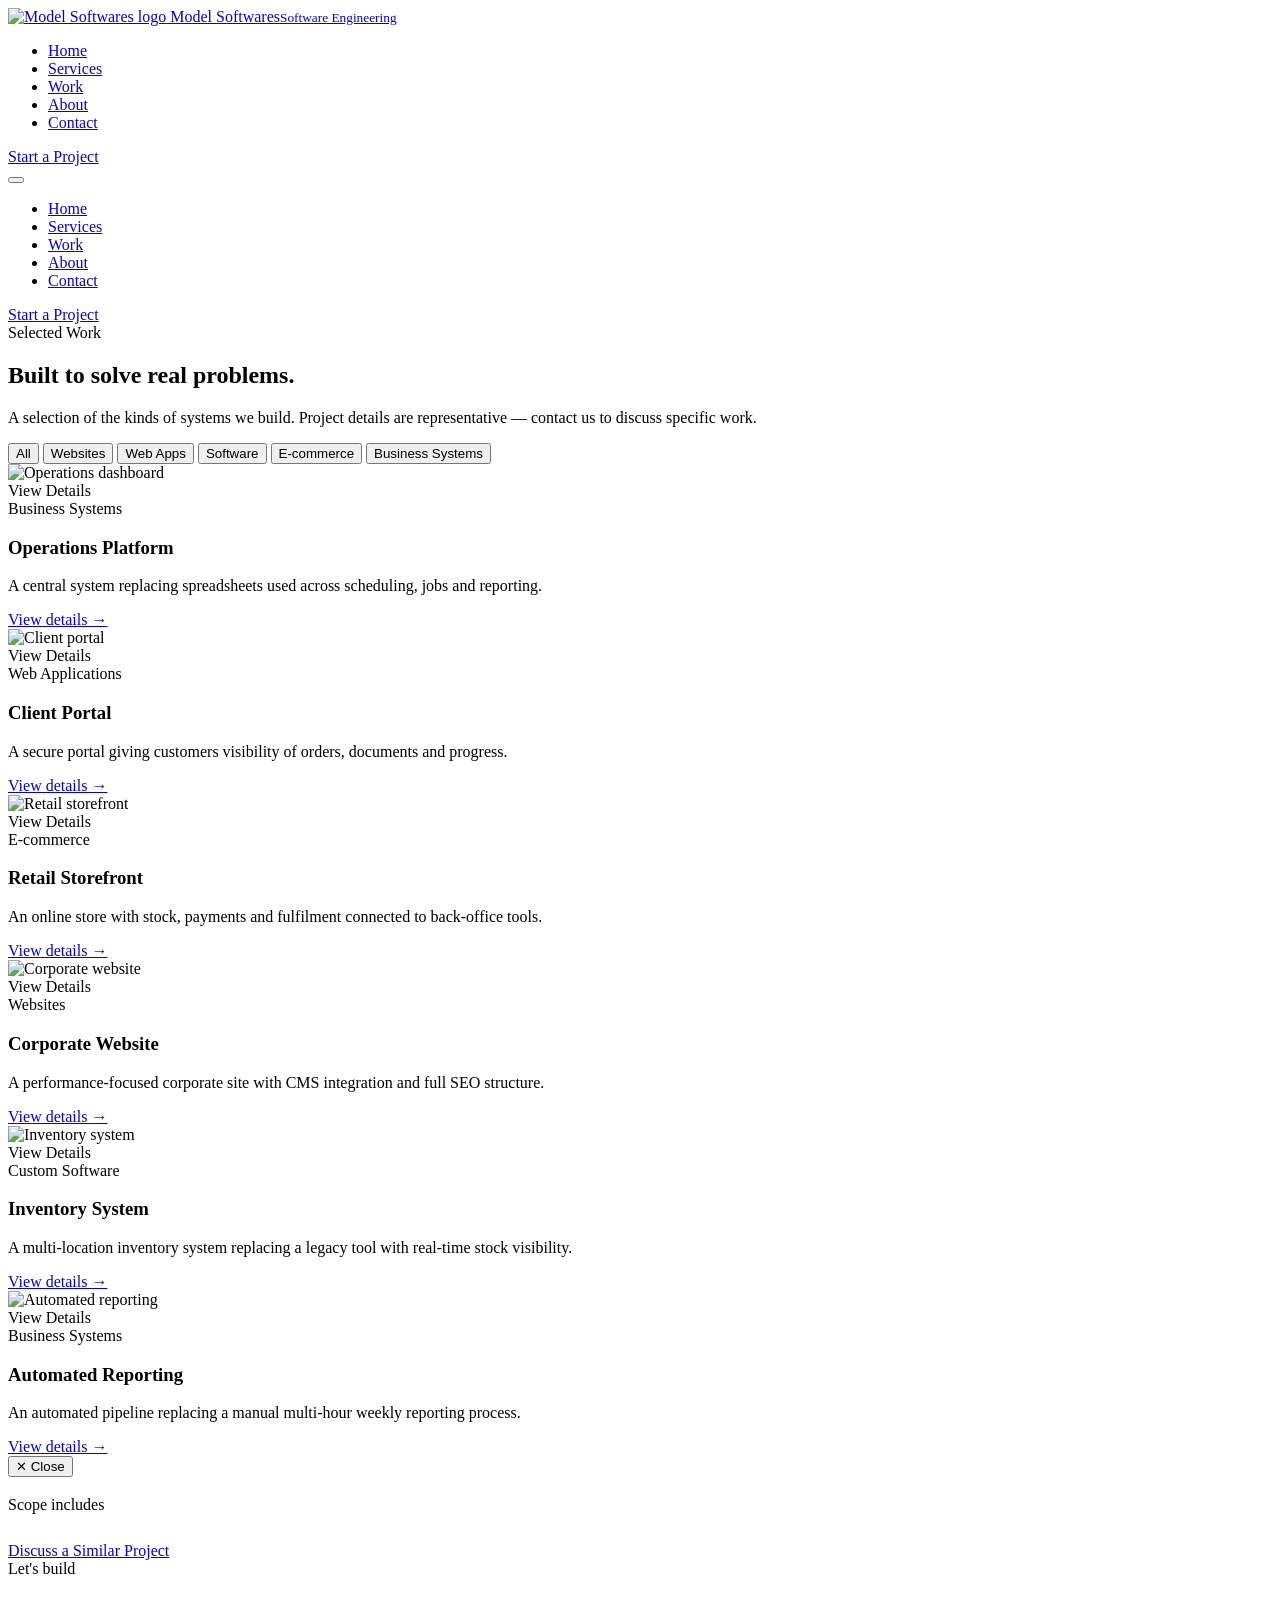
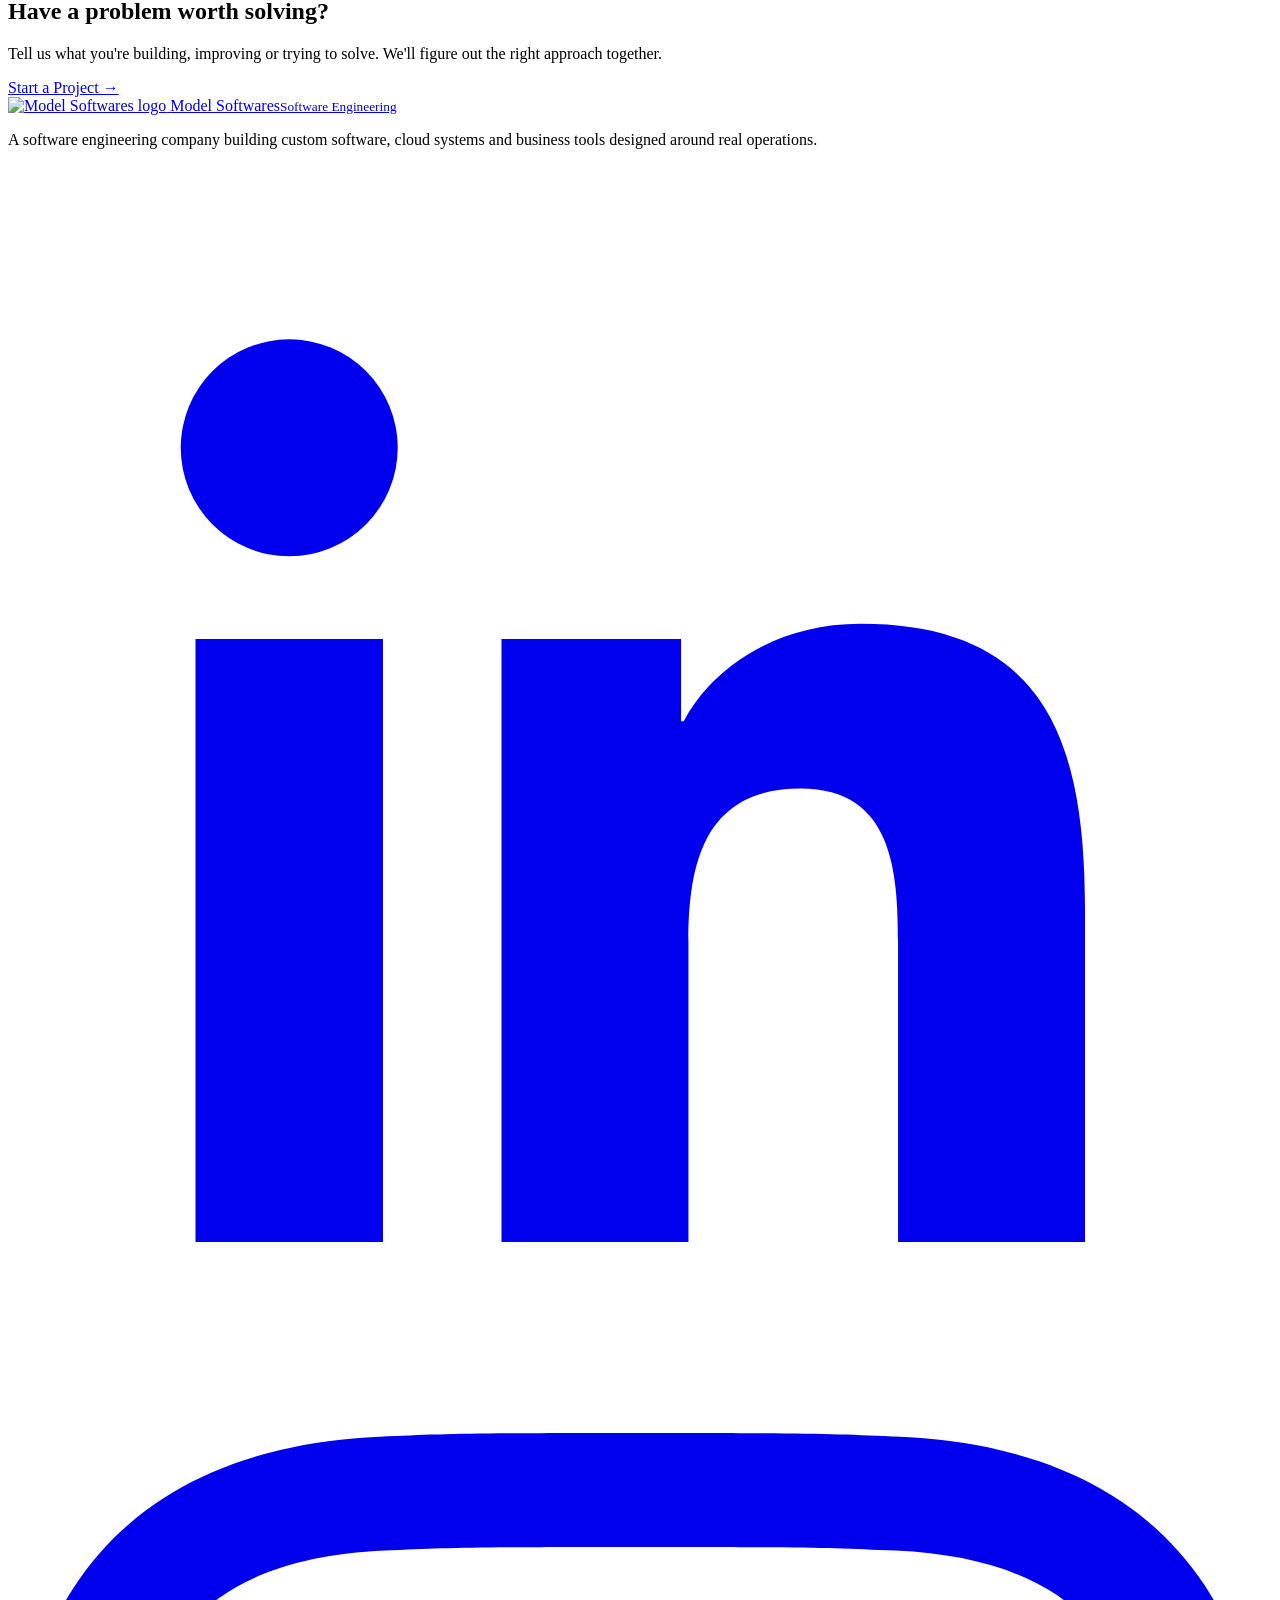
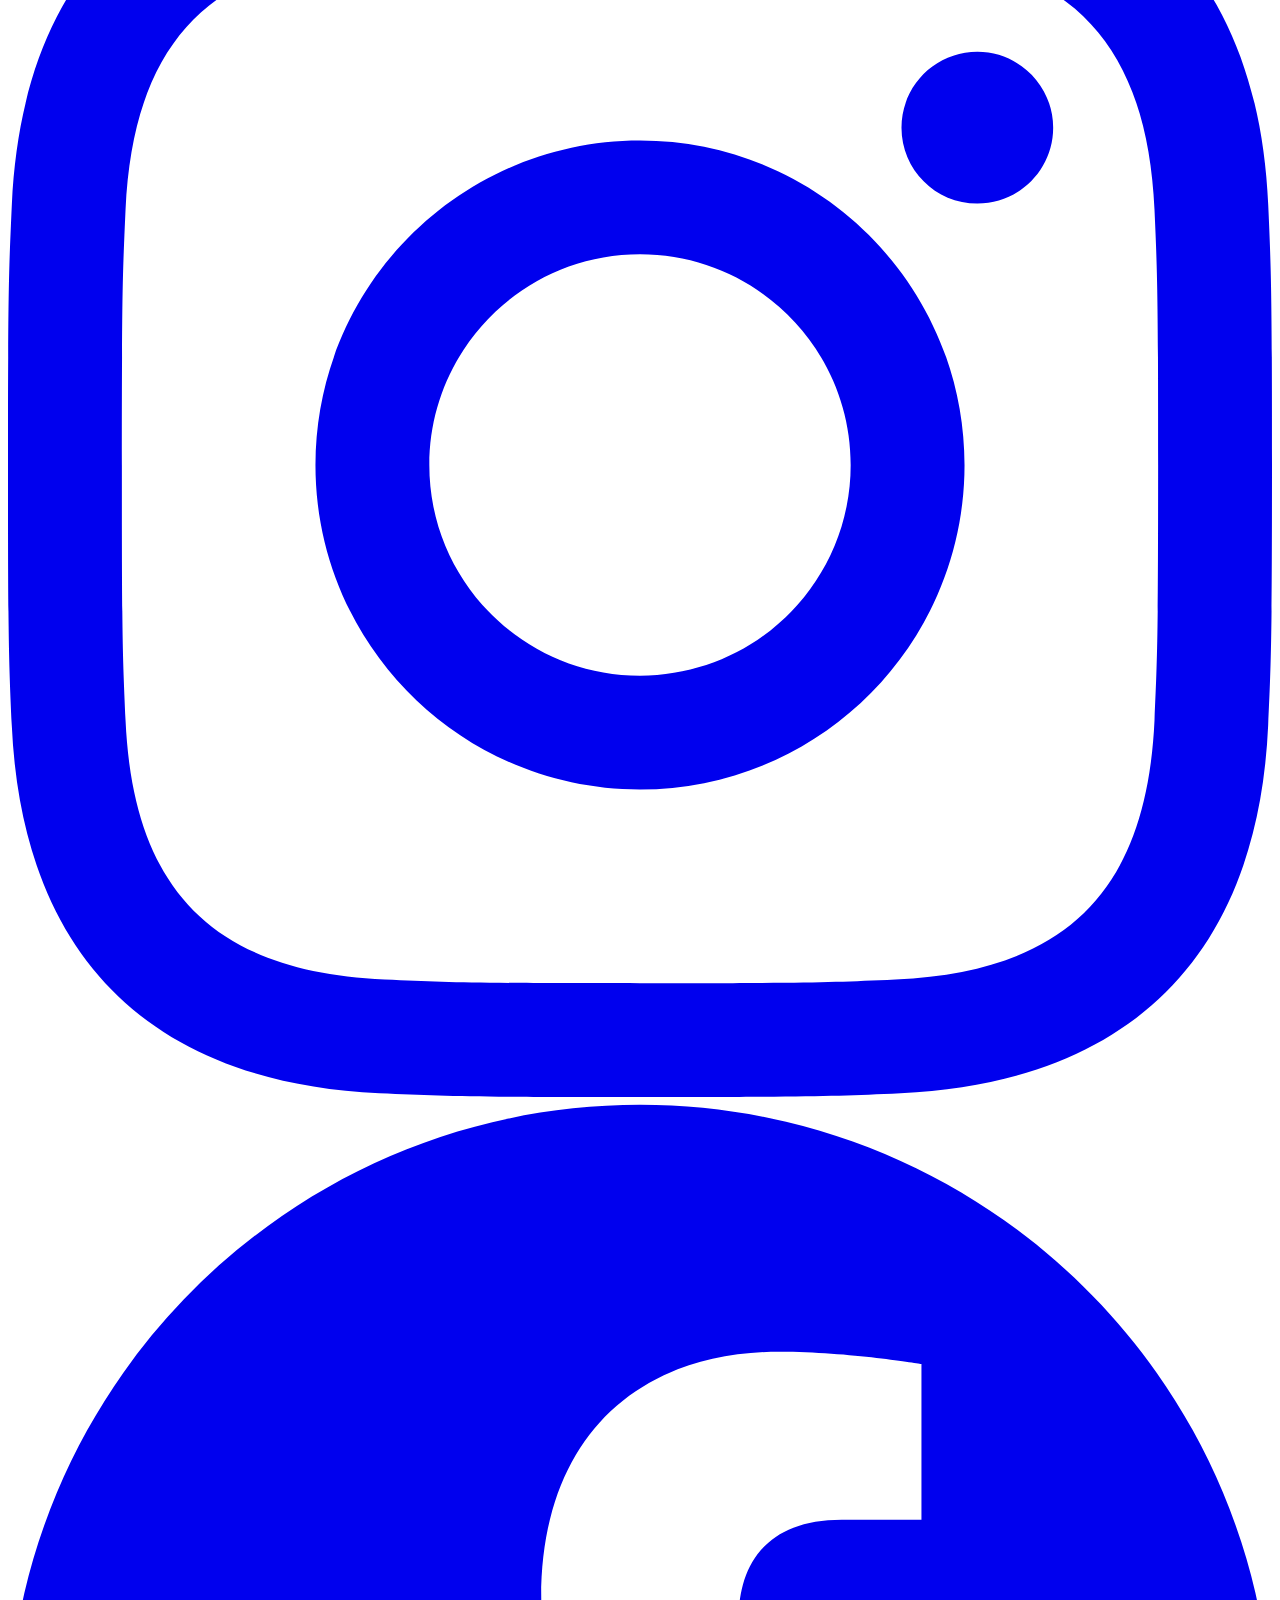
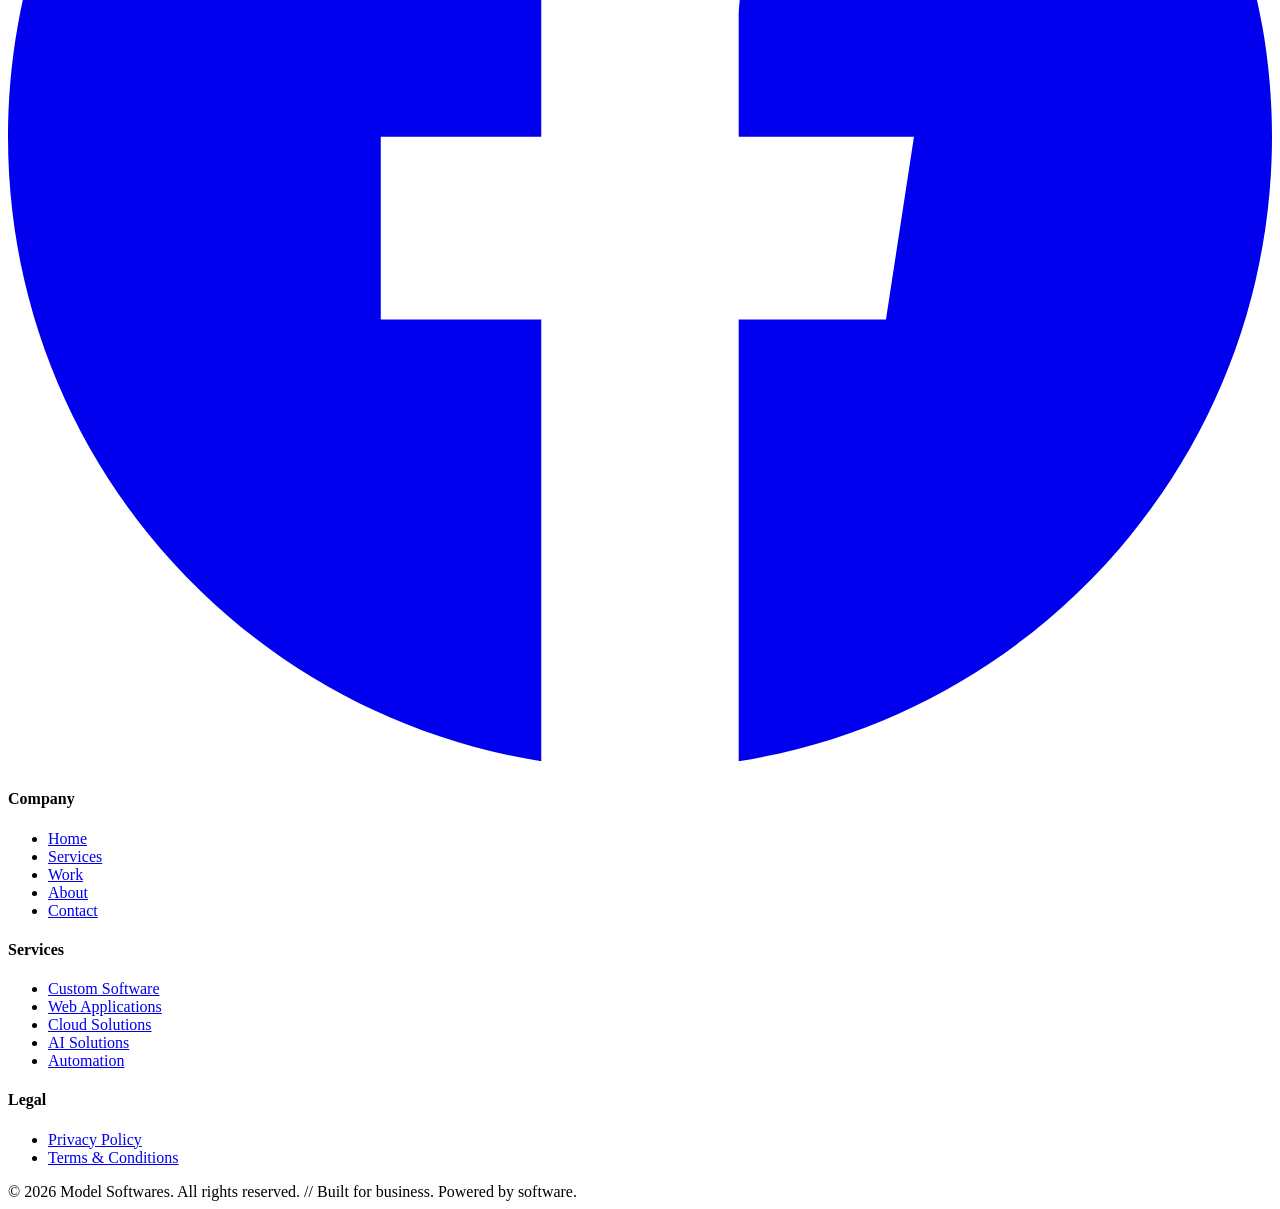
==== work.html @ 216dca8c "Merge pull request #1 from Wandile-lab/main Contact form API, site analytics, and team profiles" ====
<!DOCTYPE html>
<html lang="en">

<head>
  <meta charset="utf-8">
  <meta name="viewport" content="width=device-width, initial-scale=1">
  <title>Work — Model Softwares</title>
  <meta name="description"
    content="Selected work from Model Softwares — custom software, web applications, e-commerce and business systems.">
  <meta name="theme-color" content="#070f1f">
  <meta property="og:type" content="website">
  <meta property="og:title" content="Work — Model Softwares">
  <meta property="og:description"
    content="A selection of systems built by Model Softwares to solve real business problems.">
  <meta property="og:image" content="images/newlogo.png">
  <link rel="icon" href="favicon.svg" type="image/svg+xml">
  <link rel="icon" href="images/newlogo-display.png" type="image/png">
  <link rel="stylesheet" href="css/style.css">
</head>

<body>

  <div class="scroll-progress" aria-hidden="true"></div>

  <header class="site-header">
    <div class="wrap">
      <nav class="nav" aria-label="Main navigation">
        <a class="brand" href="index.html">
          <picture>
            <source srcset="images/newlogo-display.webp" type="image/webp">
            <img src="images/newlogo-display.png" alt="Model Softwares logo" width="80" height="58">
          </picture>

          <span>Model Softwares<small>Software Engineering</small></span>
        </a>
        <ul class="nav-links">
          <li><a href="index.html">Home</a></li>
          <li><a href="services.html">Services</a></li>
          <li><a href="work.html" class="is-active">Work</a></li>
          <li><a href="about.html">About</a></li>
          <li><a href="contact.html">Contact</a></li>
        </ul>
        <div class="nav-actions">
          <a class="btn btn--primary btn--sm" href="contact.html">Start a Project</a>
        </div>
        <button class="nav-toggle" type="button" aria-label="Toggle menu" aria-controls="mobile-menu"
          aria-expanded="false">
          <span></span><span></span><span></span>
        </button>
      </nav>
    </div>
    <div class="mobile-menu" id="mobile-menu">
      <ul>
        <li><a href="index.html">Home</a></li>
        <li><a href="services.html">Services</a></li>
        <li><a href="work.html" class="is-active">Work</a></li>
        <li><a href="about.html">About</a></li>
        <li><a href="contact.html">Contact</a></li>
      </ul>
      <div class="wrap"><a class="btn btn--primary" href="contact.html">Start a Project</a></div>
    </div>
  </header>

  <main>

    <!-- PAGE HERO -->
    <section class="page-hero">
      <div class="grid-lines" aria-hidden="true"></div>
      <div class="wrap">
        <div class="page-hero__inner">
          <span class="eyebrow">Selected Work</span>
          <h1>Built to solve real problems.</h1>
          <p>A selection of the kinds of systems we build. Project details are representative — contact us to discuss
            specific work.</p>
        </div>
      </div>
    </section>

    <!-- WORK GRID -->
    <section class="section">
      <div class="wrap">

        <!-- Filter bar -->
        <div class="filters" role="group" aria-label="Filter projects by category">
          <button class="filter is-active" data-filter="all">All</button>
          <button class="filter" data-filter="websites">Websites</button>
          <button class="filter" data-filter="web-apps">Web Apps</button>
          <button class="filter" data-filter="software">Software</button>
          <button class="filter" data-filter="ecommerce">E-commerce</button>
          <button class="filter" data-filter="business">Business Systems</button>
        </div>

        <!-- Project grid -->
        <div class="grid grid--3">

          <article class="card project reveal" data-category="business" data-title="Operations Platform"
            data-cat-label="Business Systems"
            data-detail="A central operations system replacing a set of disconnected spreadsheets used across scheduling, job management and internal reporting. The platform gave management real-time visibility and eliminated manual re-entry across departments."
            data-scope="Scheduling module | Job management | Internal reporting | Staff dashboards | Data export | Role-based access control">
            <div class="project__thumb">
              <img src="images/project-1.svg" alt="Operations dashboard" loading="lazy">
              <div class="project__overlay"><span>View Details</span></div>
            </div>
            <div class="project__body">
              <span class="project__cat">Business Systems</span>
              <h3>Operations Platform</h3>
              <p>A central system replacing spreadsheets used across scheduling, jobs and reporting.</p>
              <a class="link-more" href="#project-detail" data-open-project>View details →</a>
            </div>
          </article>

          <article class="card project reveal" data-category="web-apps" data-title="Client Portal"
            data-cat-label="Web Applications"
            data-detail="A secure portal giving customers real-time visibility of their orders, documents and project progress. Reduced inbound status enquiries significantly and improved client confidence throughout the delivery process."
            data-scope="Secure authentication | Order tracking | Document storage | Progress timeline | Email notifications | Mobile-responsive">
            <div class="project__thumb">
              <img src="images/project-2.svg" alt="Client portal" loading="lazy">
              <div class="project__overlay"><span>View Details</span></div>
            </div>
            <div class="project__body">
              <span class="project__cat">Web Applications</span>
              <h3>Client Portal</h3>
              <p>A secure portal giving customers visibility of orders, documents and progress.</p>
              <a class="link-more" href="#project-detail" data-open-project>View details →</a>
            </div>
          </article>

          <article class="card project reveal" data-category="ecommerce" data-title="Retail Storefront"
            data-cat-label="E-commerce"
            data-detail="A fully custom e-commerce storefront with real-time stock management, integrated payment processing and direct fulfilment connection to back-office inventory systems. Replaced a legacy platform with one that matched the business's complex pricing rules."
            data-scope="Product catalogue | Real-time stock | Payment gateway | Fulfilment integration | Order management | Pricing rules engine">
            <div class="project__thumb">
              <img src="images/project-3.svg" alt="Retail storefront" loading="lazy">
              <div class="project__overlay"><span>View Details</span></div>
            </div>
            <div class="project__body">
              <span class="project__cat">E-commerce</span>
              <h3>Retail Storefront</h3>
              <p>An online store with stock, payments and fulfilment connected to back-office tools.</p>
              <a class="link-more" href="#project-detail" data-open-project>View details →</a>
            </div>
          </article>

          <article class="card project reveal" data-category="websites" data-title="Corporate Website"
            data-cat-label="Websites"
            data-detail="A performance-focused corporate website built for a professional services firm. Engineered for Core Web Vitals, accessibility compliance and a structured content management workflow for the internal marketing team."
            data-scope="Responsive design | CMS integration | SEO structure | Performance optimisation | Accessibility (WCAG 2.1) | Analytics setup">
            <div class="project__thumb">
              <img src="images/project-4.svg" alt="Corporate website" loading="lazy">
              <div class="project__overlay"><span>View Details</span></div>
            </div>
            <div class="project__body">
              <span class="project__cat">Websites</span>
              <h3>Corporate Website</h3>
              <p>A performance-focused corporate site with CMS integration and full SEO structure.</p>
              <a class="link-more" href="#project-detail" data-open-project>View details →</a>
            </div>
          </article>

          <article class="card project reveal" data-category="software" data-title="Inventory Management System"
            data-cat-label="Custom Software"
            data-detail="A custom inventory management system replacing a legacy desktop tool used across multiple warehouse locations. Real-time stock levels, multi-location support and automated low-stock alerts reduced stock-outs and manual counting overhead."
            data-scope="Multi-location stock tracking | Barcode scanning | Purchase order management | Low-stock alerts | Supplier management | Reporting">
            <div class="project__thumb">
              <img src="images/project-5.svg" alt="Inventory system" loading="lazy">
              <div class="project__overlay"><span>View Details</span></div>
            </div>
            <div class="project__body">
              <span class="project__cat">Custom Software</span>
              <h3>Inventory System</h3>
              <p>A multi-location inventory system replacing a legacy tool with real-time stock visibility.</p>
              <a class="link-more" href="#project-detail" data-open-project>View details →</a>
            </div>
          </article>

          <article class="card project reveal" data-category="business" data-title="Automated Reporting Suite"
            data-cat-label="Business Systems"
            data-detail="An automated reporting pipeline replacing a manual weekly process that took a senior analyst several hours. Reports are now generated, formatted and distributed automatically on schedule — with data pulled from multiple source systems."
            data-scope="Data aggregation | Automated scheduling | PDF report generation | Email distribution | Multi-source integration | Dashboard view">
            <div class="project__thumb">
              <img src="images/project-6.svg" alt="Automated reporting" loading="lazy">
              <div class="project__overlay"><span>View Details</span></div>
            </div>
            <div class="project__body">
              <span class="project__cat">Business Systems</span>
              <h3>Automated Reporting</h3>
              <p>An automated pipeline replacing a manual multi-hour weekly reporting process.</p>
              <a class="link-more" href="#project-detail" data-open-project>View details →</a>
            </div>
          </article>

        </div>

        <!-- Project detail panel -->
        <div id="project-detail" class="project-detail" role="region" aria-label="Project details" aria-live="polite">
          <button class="project-detail__close" aria-label="Close project detail">✕ Close</button>
          <span class="project-detail__cat" data-detail-category></span>
          <h3 data-detail-title></h3>
          <p data-detail-text></p>
          <span class="project-detail__scope-label">Scope includes</span>
          <ul class="project-detail__scope" data-detail-scope></ul>
          <div style="margin-top: 28px;">
            <a class="btn btn--primary btn--sm" href="contact.html">Discuss a Similar Project</a>
          </div>
        </div>

      </div>
    </section>

    <!-- CTA -->
    <section class="cta">
      <div class="grid-lines" aria-hidden="true"></div>
      <div class="wrap">
        <div class="cta__inner reveal">
          <span class="eyebrow" style="justify-content: center;">Let's build</span>
          <h2>Have a problem worth solving?</h2>
          <p>Tell us what you're building, improving or trying to solve. We'll figure out the right approach together.
          </p>
          <a class="btn btn--primary" href="contact.html">Start a Project →</a>
        </div>
      </div>
    </section>

  </main>

  <footer class="site-footer">
    <div class="wrap">
      <div class="footer-grid">
        <div class="footer-about">
          <a class="brand" href="index.html">
            <picture>
              <source srcset="images/newlogo-display.webp" type="image/webp">
              <img src="images/newlogo-display.png" alt="Model Softwares logo" width="80" height="58">
            </picture>

            <span>Model Softwares<small>Software Engineering</small></span>
          </a>
          <p>A software engineering company building custom software, cloud systems and business tools designed around
            real operations.</p>
          <div class="footer-social">
            <a href="https://www.linkedin.com/company/model-softwares/" target="_blank" rel="noopener noreferrer"
              aria-label="LinkedIn">
              <svg viewBox="0 0 24 24" fill="currentColor">
                <path
                  d="M20.45 20.45h-3.55v-5.57c0-1.33-.03-3.04-1.85-3.04-1.85 0-2.13 1.45-2.13 2.94v5.67H9.37V9h3.41v1.56h.05c.47-.9 1.63-1.85 3.36-1.85 3.59 0 4.26 2.37 4.26 5.44v6.3zM5.34 7.43a2.06 2.06 0 110-4.12 2.06 2.06 0 010 4.12zM3.56 20.45h3.56V9H3.56v11.45z" />
              </svg>
            </a>
            <a href="https://www.instagram.com/modelsoftwares/" target="_blank" rel="noopener noreferrer"
              aria-label="Instagram">
              <svg viewBox="0 0 24 24" fill="currentColor">
                <path
                  d="M12 2.163c3.204 0 3.584.012 4.85.07 3.252.148 4.771 1.691 4.919 4.919.058 1.265.069 1.645.069 4.849 0 3.205-.012 3.584-.069 4.849-.149 3.225-1.664 4.771-4.919 4.919-1.266.058-1.644.07-4.85.07-3.204 0-3.584-.012-4.849-.07-3.26-.149-4.771-1.699-4.919-4.92-.058-1.265-.07-1.644-.07-4.849 0-3.204.013-3.583.07-4.849.149-3.227 1.664-4.771 4.919-4.919 1.266-.057 1.645-.069 4.849-.069zm0-2.163c-3.259 0-3.667.014-4.947.072-4.358.2-6.78 2.618-6.98 6.98-.059 1.281-.073 1.689-.073 4.948 0 3.259.014 3.668.072 4.948.2 4.358 2.618 6.78 6.98 6.98 1.281.058 1.689.072 4.948.072 3.259 0 3.668-.014 4.948-.072 4.354-.2 6.782-2.618 6.979-6.98.059-1.28.073-1.689.073-4.948 0-3.259-.014-3.667-.072-4.947-.196-4.354-2.617-6.78-6.979-6.98-1.281-.059-1.69-.073-4.949-.073zm0 5.838c-3.403 0-6.162 2.759-6.162 6.162s2.759 6.163 6.162 6.163 6.162-2.759 6.162-6.163c0-3.403-2.759-6.162-6.162-6.162zm0 10.162c-2.209 0-4-1.79-4-4 0-2.209 1.791-4 4-4s4 1.791 4 4c0 2.21-1.791 4-4 4zm6.406-11.845c-.796 0-1.441.645-1.441 1.44s.645 1.44 1.441 1.44c.795 0 1.439-.645 1.439-1.44s-.644-1.44-1.439-1.44z" />
              </svg>
            </a>
            <a href="https://www.facebook.com/profile.php?id=61594095338224#" target="_blank" rel="noopener noreferrer"
              aria-label="Facebook">
              <svg viewBox="0 0 24 24" fill="currentColor">
                <path
                  d="M24 12.073c0-6.627-5.373-12-12-12s-12 5.373-12 12c0 5.99 4.388 10.954 10.125 11.854v-8.385H7.078v-3.47h3.047V9.43c0-3.007 1.792-4.669 4.533-4.669 1.312 0 2.686.235 2.686.235v2.953H15.83c-1.491 0-1.956.925-1.956 1.874v2.25h3.328l-.532 3.47h-2.796v8.385C19.612 23.027 24 18.062 24 12.073z" />
              </svg>
            </a>
          </div>
        </div>
        <div>
          <h4>Company</h4>
          <ul>
            <li><a href="index.html">Home</a></li>
            <li><a href="services.html">Services</a></li>
            <li><a href="work.html">Work</a></li>
            <li><a href="about.html">About</a></li>
            <li><a href="contact.html">Contact</a></li>
          </ul>
        </div>
        <div>
          <h4>Services</h4>
          <ul>
            <li><a href="services.html#custom-software">Custom Software</a></li>
            <li><a href="services.html#web-apps">Web Applications</a></li>
            <li><a href="services.html#cloud">Cloud Solutions</a></li>
            <li><a href="services.html#ai">AI Solutions</a></li>
            <li><a href="services.html#automation">Automation</a></li>
          </ul>
        </div>
        <div>
          <h4>Legal</h4>
          <ul>
            <li><a href="#">Privacy Policy</a></li>
            <li><a href="#">Terms &amp; Conditions</a></li>
          </ul>
        </div>
      </div>
      <div class="footer-bottom">
        <span>&copy; <span id="year">2026</span> Model Softwares. All rights reserved.</span>
        <span class="mono">// Built for business. Powered by software.</span>
      </div>
    </div>
  </footer>

  <script src="js/script.js"></script>

  <!-- Cloudflare Web Analytics -->
  <script type='module' src='https://static.cloudflareinsights.com/beacon.min.js'
    data-cf-beacon='{"token": "9b3af0b198184dc3a34458d3245c5061"}'></script><!-- End Cloudflare Web Analytics -->

</body>

</html>
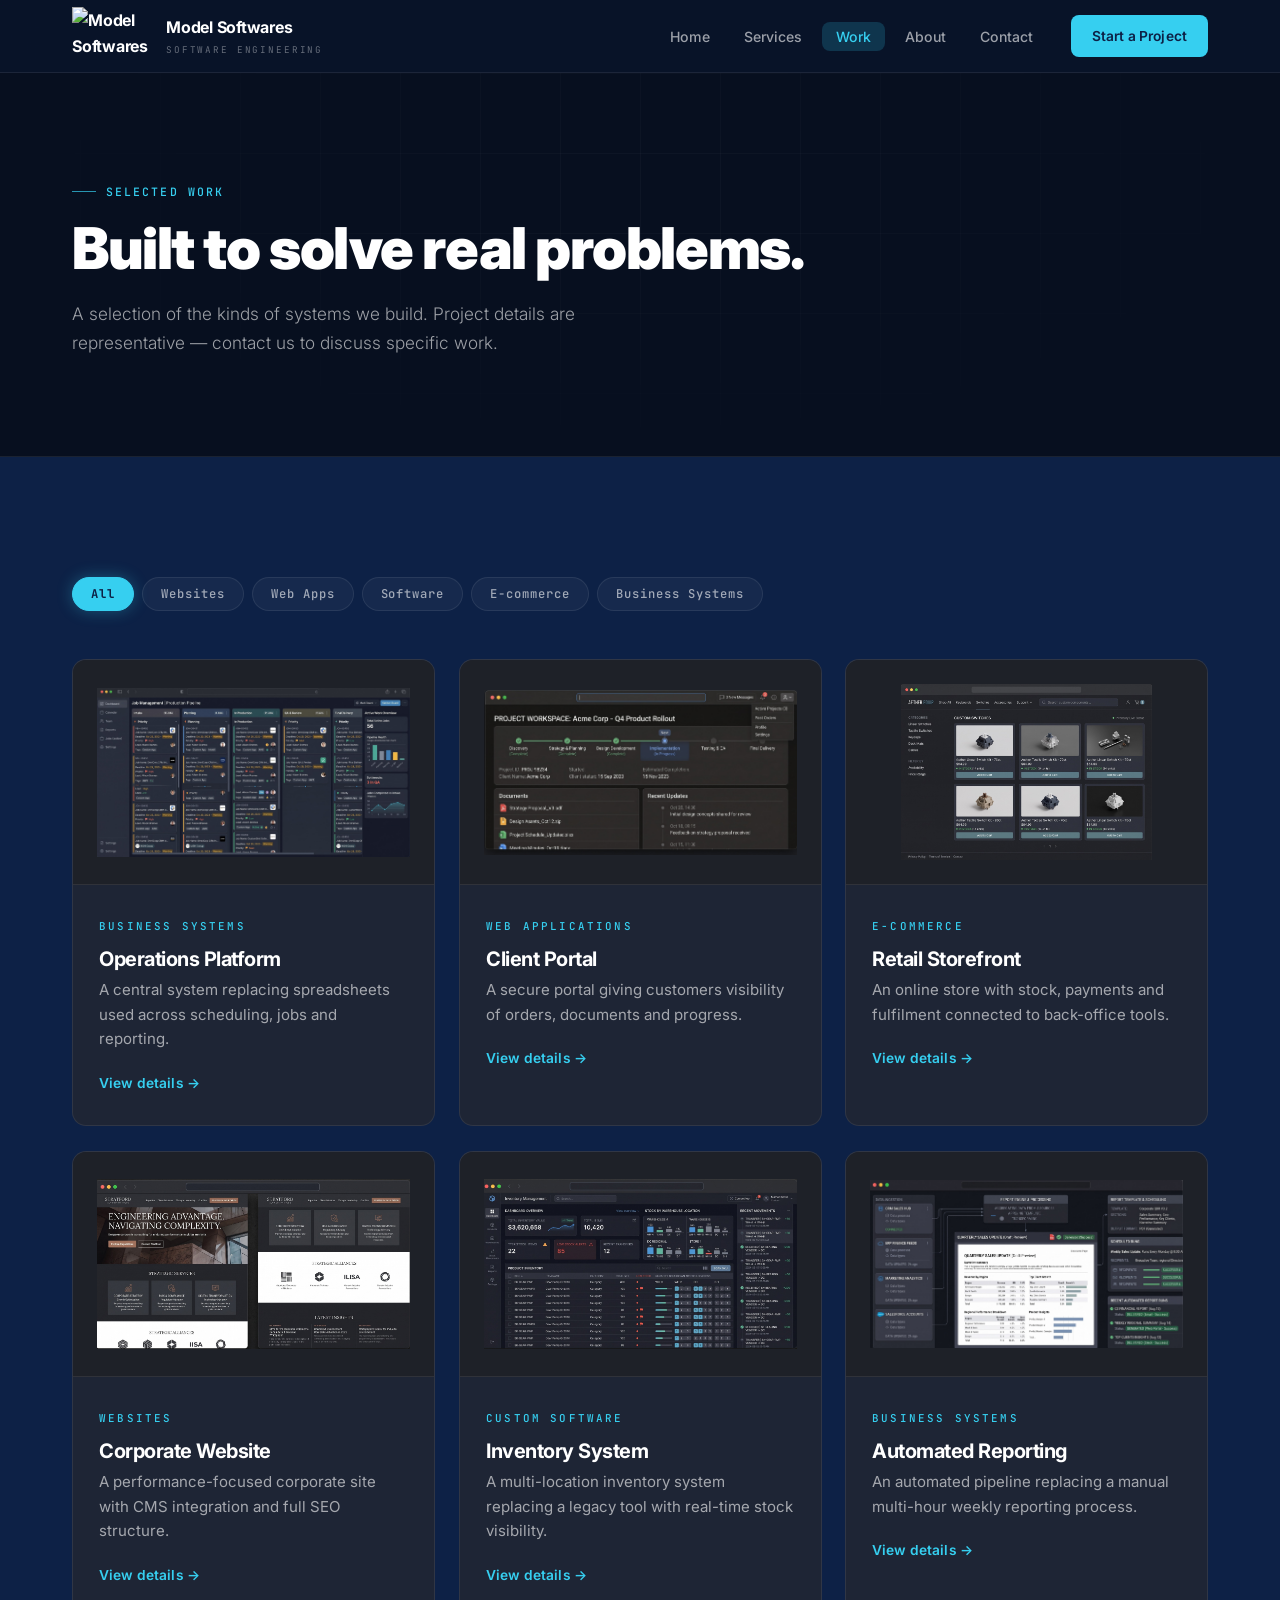
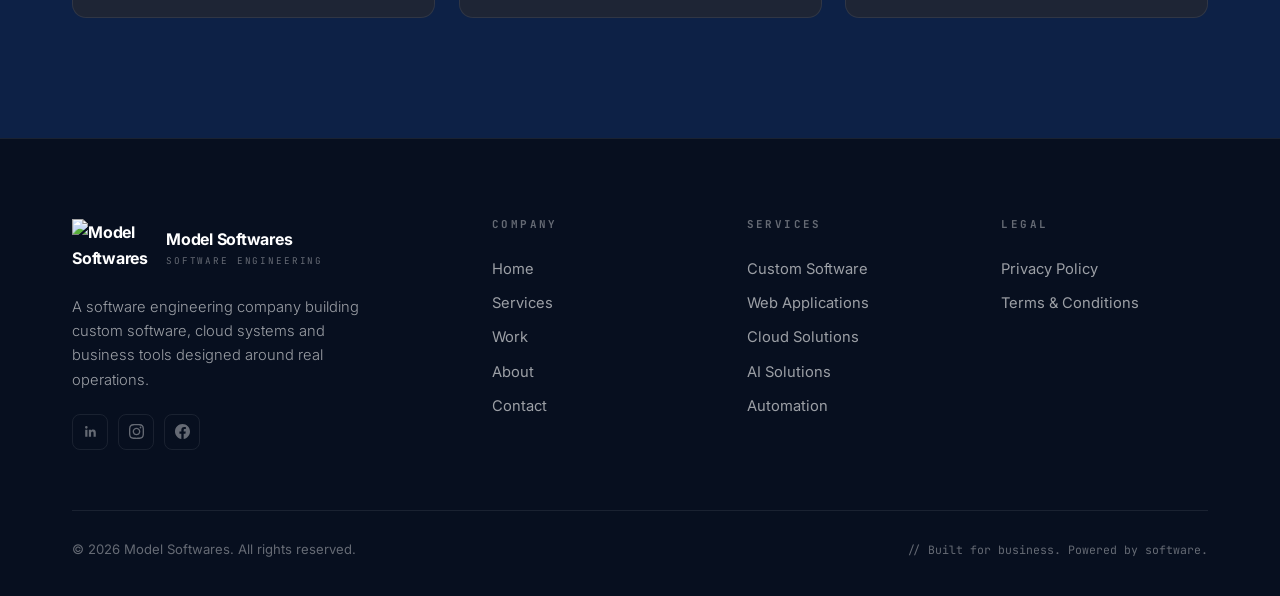
==== commit d1b975b1: "Merge pull request #2 from Wandile-lab/main Update Project Cards" ====
--- a/work.html
+++ b/work.html
@@ -75,7 +75,6 @@
         </div>
       </div>
     </section>
-
     <!-- WORK GRID -->
     <section class="section">
       <div class="wrap">
@@ -93,14 +92,19 @@
         <!-- Project grid -->
         <div class="grid grid--3">
 
+          <!-- Added data-image attribute to each article -->
           <article class="card project reveal" data-category="business" data-title="Operations Platform"
             data-cat-label="Business Systems"
             data-detail="A central operations system replacing a set of disconnected spreadsheets used across scheduling, job management and internal reporting. The platform gave management real-time visibility and eliminated manual re-entry across departments."
-            data-scope="Scheduling module | Job management | Internal reporting | Staff dashboards | Data export | Role-based access control">
-            <div class="project__thumb">
-              <img src="images/project-1.svg" alt="Operations dashboard" loading="lazy">
-              <div class="project__overlay"><span>View Details</span></div>
-            </div>
+            data-scope="Scheduling module | Job management | Internal reporting | Staff dashboards | Data export | Role-based access control"
+            data-image="images/operations-platform.jpg">
+            <!-- Changed to an <a> tag so the overlay is clickable -->
+            <a href="#project-detail" data-open-project class="project__thumb"
+              style="background-color: #1e2128; display: block;">
+              <img src="images/operations-platform.jpg" alt="Operations dashboard" loading="lazy"
+                style="object-fit: contain; padding: 1.5rem; width: 100%; height: 100%; box-sizing: border-box;">
+              <div class="project__overlay"><span>View Details</span></div>
+            </a>
             <div class="project__body">
               <span class="project__cat">Business Systems</span>
               <h3>Operations Platform</h3>
@@ -112,11 +116,14 @@
           <article class="card project reveal" data-category="web-apps" data-title="Client Portal"
             data-cat-label="Web Applications"
             data-detail="A secure portal giving customers real-time visibility of their orders, documents and project progress. Reduced inbound status enquiries significantly and improved client confidence throughout the delivery process."
-            data-scope="Secure authentication | Order tracking | Document storage | Progress timeline | Email notifications | Mobile-responsive">
-            <div class="project__thumb">
-              <img src="images/project-2.svg" alt="Client portal" loading="lazy">
-              <div class="project__overlay"><span>View Details</span></div>
-            </div>
+            data-scope="Secure authentication | Order tracking | Document storage | Progress timeline | Email notifications | Mobile-responsive"
+            data-image="images/client-platform.jpg">
+            <a href="#project-detail" data-open-project class="project__thumb"
+              style="background-color: #1e2128; display: block;">
+              <img src="images/client-platform.jpg" alt="Client portal" loading="lazy"
+                style="object-fit: contain; padding: 1.5rem; width: 100%; height: 100%; box-sizing: border-box;">
+              <div class="project__overlay"><span>View Details</span></div>
+            </a>
             <div class="project__body">
               <span class="project__cat">Web Applications</span>
               <h3>Client Portal</h3>
@@ -128,11 +135,14 @@
           <article class="card project reveal" data-category="ecommerce" data-title="Retail Storefront"
             data-cat-label="E-commerce"
             data-detail="A fully custom e-commerce storefront with real-time stock management, integrated payment processing and direct fulfilment connection to back-office inventory systems. Replaced a legacy platform with one that matched the business's complex pricing rules."
-            data-scope="Product catalogue | Real-time stock | Payment gateway | Fulfilment integration | Order management | Pricing rules engine">
-            <div class="project__thumb">
-              <img src="images/project-3.svg" alt="Retail storefront" loading="lazy">
-              <div class="project__overlay"><span>View Details</span></div>
-            </div>
+            data-scope="Product catalogue | Real-time stock | Payment gateway | Fulfilment integration | Order management | Pricing rules engine"
+            data-image="images/retail-store.jpg">
+            <a href="#project-detail" data-open-project class="project__thumb"
+              style="background-color: #1e2128; display: block;">
+              <img src="images/retail-store.jpg" alt="Retail storefront" loading="lazy"
+                style="object-fit: contain; padding: 1.5rem; width: 100%; height: 100%; box-sizing: border-box;">
+              <div class="project__overlay"><span>View Details</span></div>
+            </a>
             <div class="project__body">
               <span class="project__cat">E-commerce</span>
               <h3>Retail Storefront</h3>
@@ -144,11 +154,14 @@
           <article class="card project reveal" data-category="websites" data-title="Corporate Website"
             data-cat-label="Websites"
             data-detail="A performance-focused corporate website built for a professional services firm. Engineered for Core Web Vitals, accessibility compliance and a structured content management workflow for the internal marketing team."
-            data-scope="Responsive design | CMS integration | SEO structure | Performance optimisation | Accessibility (WCAG 2.1) | Analytics setup">
-            <div class="project__thumb">
-              <img src="images/project-4.svg" alt="Corporate website" loading="lazy">
-              <div class="project__overlay"><span>View Details</span></div>
-            </div>
+            data-scope="Responsive design | CMS integration | SEO structure | Performance optimisation | Accessibility (WCAG 2.1) | Analytics setup"
+            data-image="images/corporate-site.jpg">
+            <a href="#project-detail" data-open-project class="project__thumb"
+              style="background-color: #1e2128; display: block;">
+              <img src="images/corporate-site.jpg" alt="Corporate website" loading="lazy"
+                style="object-fit: contain; padding: 1.5rem; width: 100%; height: 100%; box-sizing: border-box;">
+              <div class="project__overlay"><span>View Details</span></div>
+            </a>
             <div class="project__body">
               <span class="project__cat">Websites</span>
               <h3>Corporate Website</h3>
@@ -160,11 +173,14 @@
           <article class="card project reveal" data-category="software" data-title="Inventory Management System"
             data-cat-label="Custom Software"
             data-detail="A custom inventory management system replacing a legacy desktop tool used across multiple warehouse locations. Real-time stock levels, multi-location support and automated low-stock alerts reduced stock-outs and manual counting overhead."
-            data-scope="Multi-location stock tracking | Barcode scanning | Purchase order management | Low-stock alerts | Supplier management | Reporting">
-            <div class="project__thumb">
-              <img src="images/project-5.svg" alt="Inventory system" loading="lazy">
-              <div class="project__overlay"><span>View Details</span></div>
-            </div>
+            data-scope="Multi-location stock tracking | Barcode scanning | Purchase order management | Low-stock alerts | Supplier management | Reporting"
+            data-image="images/inventory-management.jpg">
+            <a href="#project-detail" data-open-project class="project__thumb"
+              style="background-color: #1e2128; display: block;">
+              <img src="images/inventory-management.jpg" alt="Inventory system" loading="lazy"
+                style="object-fit: contain; padding: 1.5rem; width: 100%; height: 100%; box-sizing: border-box;">
+              <div class="project__overlay"><span>View Details</span></div>
+            </a>
             <div class="project__body">
               <span class="project__cat">Custom Software</span>
               <h3>Inventory System</h3>
@@ -176,11 +192,14 @@
           <article class="card project reveal" data-category="business" data-title="Automated Reporting Suite"
             data-cat-label="Business Systems"
             data-detail="An automated reporting pipeline replacing a manual weekly process that took a senior analyst several hours. Reports are now generated, formatted and distributed automatically on schedule — with data pulled from multiple source systems."
-            data-scope="Data aggregation | Automated scheduling | PDF report generation | Email distribution | Multi-source integration | Dashboard view">
-            <div class="project__thumb">
-              <img src="images/project-6.svg" alt="Automated reporting" loading="lazy">
-              <div class="project__overlay"><span>View Details</span></div>
-            </div>
+            data-scope="Data aggregation | Automated scheduling | PDF report generation | Email distribution | Multi-source integration | Dashboard view"
+            data-image="images/reporting-suite.jpg">
+            <a href="#project-detail" data-open-project class="project__thumb"
+              style="background-color: #1e2128; display: block;">
+              <img src="images/reporting-suite.jpg" alt="Automated reporting" loading="lazy"
+                style="object-fit: contain; padding: 1.5rem; width: 100%; height: 100%; box-sizing: border-box;">
+              <div class="project__overlay"><span>View Details</span></div>
+            </a>
             <div class="project__body">
               <span class="project__cat">Business Systems</span>
               <h3>Automated Reporting</h3>
@@ -192,8 +211,66 @@
         </div>
 
         <!-- Project detail panel -->
+        <style>
+          .detail-preview-box {
+            background-color: #11151c;
+            /* Deep charcoal grey */
+            padding: 1.25rem;
+            /* Tighter padding so it acts like a frame */
+            margin: 0 auto 2.5rem auto;
+            /* Centers the box in the panel */
+            width: fit-content;
+            /* Forces the box to shrink-wrap the image */
+            border-radius: 12px;
+            border: 1px solid rgba(255, 255, 255, 0.06);
+            box-shadow: 0 20px 40px rgba(0, 0, 0, 0.4), inset 0 10px 30px rgba(0, 0, 0, 0.4);
+          }
+
+          .detail-preview-box img {
+            display: block;
+            max-width: 100%;
+            max-height: 320px;
+            /* Slightly taller since the frame is tighter */
+            width: auto;
+            border-radius: 6px;
+
+            /* Crisp subtle edge on the image itself */
+            box-shadow: 0 0 0 1px rgba(255, 255, 255, 0.08);
+
+            /* Initial state for the animation */
+            opacity: 0;
+            transform: translateY(15px) scale(0.96);
+            filter: blur(4px);
+          }
+
+          @keyframes smoothReveal {
+            0% {
+              opacity: 0;
+              transform: translateY(15px) scale(0.96);
+              filter: blur(4px);
+            }
+
+            100% {
+              opacity: 1;
+              transform: translateY(0) scale(1);
+              filter: blur(0);
+            }
+          }
+
+          /* Triggers smoothly every time the panel opens */
+          .project-detail.is-open .detail-preview-box img {
+            animation: smoothReveal 0.6s cubic-bezier(0.16, 1, 0.3, 1) forwards;
+            animation-delay: 0.1s;
+          }
+        </style>
+
         <div id="project-detail" class="project-detail" role="region" aria-label="Project details" aria-live="polite">
           <button class="project-detail__close" aria-label="Close project detail">✕ Close</button>
+
+          <div class="detail-preview-box">
+            <img src="" alt="Project Preview" data-detail-image>
+          </div>
+
           <span class="project-detail__cat" data-detail-category></span>
           <h3 data-detail-title></h3>
           <p data-detail-text></p>
@@ -203,22 +280,6 @@
             <a class="btn btn--primary btn--sm" href="contact.html">Discuss a Similar Project</a>
           </div>
         </div>
-
-      </div>
-    </section>
-
-    <!-- CTA -->
-    <section class="cta">
-      <div class="grid-lines" aria-hidden="true"></div>
-      <div class="wrap">
-        <div class="cta__inner reveal">
-          <span class="eyebrow" style="justify-content: center;">Let's build</span>
-          <h2>Have a problem worth solving?</h2>
-          <p>Tell us what you're building, improving or trying to solve. We'll figure out the right approach together.
-          </p>
-          <a class="btn btn--primary" href="contact.html">Start a Project →</a>
-        </div>
-      </div>
     </section>
 
   </main>
@@ -296,6 +357,12 @@
     </div>
   </footer>
 
+  <!-- IMAGE LIGHTBOX MODAL -->
+  <div id="lightbox" class="lightbox" role="dialog" aria-modal="true" aria-label="Image preview">
+    <button class="lightbox__close" aria-label="Close image">✕</button>
+    <img src="" alt="Enlarged preview" class="lightbox__image">
+  </div>
+
   <script src="js/script.js"></script>
 
   <!-- Cloudflare Web Analytics -->
--- a/css/style.css
+++ b/css/style.css
@@ -0,0 +1,2023 @@
+/* ==========================================================================
+   Model Softwares — Premium Design System
+   Palette: Tech Navy / Electric Cyan / Carbon Grey / Pure White
+   Fonts: Inter (body) + JetBrains Mono (accents)
+   ========================================================================== */
+
+@import url('https://fonts.googleapis.com/css2?family=Inter:wght@300;400;500;600;700;900&family=JetBrains+Mono:wght@400;500;700&display=swap');
+
+/* ---------- custom properties ---------- */
+:root {
+  /* Brand palette */
+  --tech-navy: #0d2146;
+  --electric-cyan: #36cff0;
+  --carbon-grey: #1e2535;
+  --pure-white: #ffffff;
+
+  /* Extended palette */
+  --navy-deep: #070f1f;
+  --navy-mid: #0a1a36;
+  --navy-soft: #122c5a;
+  --navy-glass: rgba(13, 33, 70, 0.72);
+  --cyan-dim: rgba(54, 207, 240, 0.18);
+  --cyan-glow: rgba(54, 207, 240, 0.35);
+  --cyan-bright: #5ddaf4;
+  --grey-line: rgba(255, 255, 255, 0.08);
+  --grey-line-mid: rgba(255, 255, 255, 0.14);
+  --text-muted: rgba(255, 255, 255, 0.60);
+  --text-faint: rgba(255, 255, 255, 0.38);
+  --error: #ff6b6b;
+
+  /* Typography */
+  --font: 'Inter', 'Helvetica Neue', Arial, sans-serif;
+  --font-mono: 'JetBrains Mono', 'Fira Code', 'Courier New', monospace;
+
+  /* Layout */
+  --wrap: 1200px;
+  --section-y: 120px;
+  --radius: 8px;
+  --radius-lg: 14px;
+  --radius-xl: 20px;
+
+  /* Shadows */
+  --shadow-sm: 0 4px 16px rgba(0, 0, 0, 0.24);
+  --shadow: 0 16px 40px rgba(0, 0, 0, 0.36);
+  --shadow-lg: 0 32px 64px rgba(0, 0, 0, 0.48);
+  --shadow-cyan: 0 0 32px rgba(54, 207, 240, 0.20);
+
+  /* Transitions */
+  --ease: cubic-bezier(0.25, 0.46, 0.45, 0.94);
+  --ease-out: cubic-bezier(0.16, 1, 0.3, 1);
+  --ease-spring: cubic-bezier(0.34, 1.56, 0.64, 1);
+}
+
+/* ---------- base reset ---------- */
+*,
+*::before,
+*::after {
+  box-sizing: border-box;
+}
+
+html {
+  scroll-behavior: smooth;
+  -webkit-text-size-adjust: 100%;
+}
+
+body {
+  margin: 0;
+  font-family: var(--font);
+  font-size: 16px;
+  line-height: 1.65;
+  color: var(--pure-white);
+  background: var(--tech-navy);
+  -webkit-font-smoothing: antialiased;
+  -moz-osx-font-smoothing: grayscale;
+  overflow-x: hidden;
+}
+
+img {
+  max-width: 100%;
+  display: block;
+}
+
+a {
+  color: var(--electric-cyan);
+  text-decoration: none;
+  transition: color 0.2s var(--ease), opacity 0.2s var(--ease);
+}
+
+a:hover {
+  color: var(--cyan-bright);
+}
+
+h1,
+h2,
+h3,
+h4 {
+  margin: 0 0 0.6em;
+  font-weight: 700;
+  line-height: 1.1;
+  letter-spacing: -0.025em;
+}
+
+h1 {
+  font-size: clamp(2.6rem, 6vw, 4.4rem);
+  font-weight: 900;
+}
+
+h2 {
+  font-size: clamp(2rem, 3.6vw, 3rem);
+}
+
+h3 {
+  font-size: clamp(1.1rem, 1.8vw, 1.25rem);
+}
+
+h4 {
+  font-size: 0.9rem;
+}
+
+p {
+  margin: 0 0 1.1em;
+  color: var(--text-muted);
+}
+
+ul {
+  margin: 0;
+  padding: 0;
+  list-style: none;
+}
+
+/* ---------- scroll progress bar ---------- */
+.scroll-progress {
+  position: fixed;
+  top: 0;
+  left: 0;
+  width: 100%;
+  height: 2px;
+  background: transparent;
+  z-index: 200;
+  transform-origin: left;
+  transform: scaleX(0);
+}
+
+.scroll-progress::after {
+  content: '';
+  position: absolute;
+  inset: 0;
+  background: linear-gradient(90deg, var(--electric-cyan), var(--cyan-bright));
+  box-shadow: 0 0 12px var(--electric-cyan);
+}
+
+/* ---------- layout helpers ---------- */
+.wrap {
+  width: 100%;
+  max-width: var(--wrap);
+  margin: 0 auto;
+  padding: 0 32px;
+}
+
+.section {
+  padding: var(--section-y) 0;
+  position: relative;
+  overflow: hidden;
+}
+
+.section--dark {
+  background: var(--navy-mid);
+}
+
+.section--deeper {
+  background: var(--navy-deep);
+}
+
+.section--carbon {
+  background: var(--carbon-grey);
+}
+
+.section-head {
+  max-width: 720px;
+  margin-bottom: 64px;
+}
+
+.section-head--center {
+  max-width: 640px;
+  margin-left: auto;
+  margin-right: auto;
+  text-align: center;
+}
+
+/* ---------- eyebrow / labels ---------- */
+.eyebrow {
+  display: inline-flex;
+  align-items: center;
+  gap: 10px;
+  margin-bottom: 20px;
+  font-family: var(--font-mono);
+  font-size: 0.72rem;
+  font-weight: 500;
+  letter-spacing: 0.18em;
+  text-transform: uppercase;
+  color: var(--electric-cyan);
+}
+
+.eyebrow::before {
+  content: '';
+  display: block;
+  width: 24px;
+  height: 1px;
+  background: var(--electric-cyan);
+  opacity: 0.7;
+}
+
+.lead {
+  font-size: 1.1rem;
+  font-weight: 300;
+  color: var(--text-muted);
+  line-height: 1.75;
+}
+
+/* ---------- grid system ---------- */
+.grid {
+  display: grid;
+  gap: 24px;
+}
+
+.grid--2 {
+  grid-template-columns: repeat(2, 1fr);
+}
+
+.grid--3 {
+  grid-template-columns: repeat(3, 1fr);
+}
+
+.grid--4 {
+  grid-template-columns: repeat(4, 1fr);
+}
+
+/* ---------- decorative backgrounds ---------- */
+.grid-lines {
+  position: absolute;
+  inset: 0;
+  pointer-events: none;
+  background-image:
+    linear-gradient(var(--grey-line) 1px, transparent 1px),
+    linear-gradient(90deg, var(--grey-line) 1px, transparent 1px);
+  background-size: 80px 80px;
+  opacity: 0.6;
+  mask-image: radial-gradient(ellipse at 50% 30%, #000 0%, transparent 72%);
+}
+
+.noise-overlay {
+  position: absolute;
+  inset: 0;
+  pointer-events: none;
+  opacity: 0.03;
+  background-image: url("data:image/svg+xml,%3Csvg viewBox='0 0 256 256' xmlns='http://www.w3.org/2000/svg'%3E%3Cfilter id='noise'%3E%3CfeTurbulence type='fractalNoise' baseFrequency='0.9' numOctaves='4' stitchTiles='stitch'/%3E%3C/filter%3E%3Crect width='100%25' height='100%25' filter='url(%23noise)'/%3E%3C/svg%3E");
+  background-size: 200px 200px;
+}
+
+/* ---------- buttons ---------- */
+.btn {
+  display: inline-flex;
+  align-items: center;
+  gap: 10px;
+  padding: 14px 28px;
+  border: 1px solid transparent;
+  border-radius: var(--radius);
+  font-family: var(--font);
+  font-size: 0.9rem;
+  font-weight: 600;
+  letter-spacing: 0.01em;
+  cursor: pointer;
+  transition:
+    transform 0.2s var(--ease-spring),
+    background 0.2s var(--ease),
+    border-color 0.2s var(--ease),
+    color 0.2s var(--ease),
+    box-shadow 0.2s var(--ease);
+  position: relative;
+  overflow: hidden;
+  white-space: nowrap;
+}
+
+.btn::after {
+  content: '';
+  position: absolute;
+  inset: 0;
+  background: rgba(255, 255, 255, 0.06);
+  opacity: 0;
+  transition: opacity 0.2s var(--ease);
+}
+
+.btn:hover::after {
+  opacity: 1;
+}
+
+.btn:active {
+  transform: scale(0.97) !important;
+}
+
+.btn--primary {
+  background: var(--electric-cyan);
+  color: var(--tech-navy);
+  box-shadow: 0 0 0 0 var(--cyan-glow);
+}
+
+.btn--primary:hover {
+  background: var(--cyan-bright);
+  color: var(--navy-deep);
+  transform: translateY(-2px);
+  box-shadow: var(--shadow-cyan);
+}
+
+.btn--ghost {
+  border-color: var(--grey-line-mid);
+  color: var(--pure-white);
+  background: rgba(255, 255, 255, 0.04);
+  backdrop-filter: blur(4px);
+}
+
+.btn--ghost:hover {
+  border-color: var(--electric-cyan);
+  color: var(--electric-cyan);
+  transform: translateY(-2px);
+  background: var(--cyan-dim);
+}
+
+.btn--sm {
+  padding: 10px 20px;
+  font-size: 0.84rem;
+}
+
+.link-more {
+  display: inline-flex;
+  align-items: center;
+  gap: 8px;
+  font-size: 0.86rem;
+  font-weight: 600;
+  color: var(--electric-cyan);
+  letter-spacing: 0.01em;
+  transition: gap 0.2s var(--ease), color 0.2s var(--ease);
+}
+
+.link-more:hover {
+  gap: 14px;
+  color: var(--cyan-bright);
+}
+
+/* ---------- header / navigation ---------- */
+.site-header {
+  position: sticky;
+  top: 0;
+  z-index: 100;
+  background: rgba(7, 15, 31, 0.75);
+  border-bottom: 1px solid var(--grey-line);
+  backdrop-filter: blur(16px);
+  -webkit-backdrop-filter: blur(16px);
+  transition: background 0.3s var(--ease), border-color 0.3s var(--ease);
+}
+
+.site-header.scrolled {
+  background: rgba(7, 15, 31, 0.92);
+  border-bottom-color: var(--grey-line-mid);
+}
+
+.nav {
+  display: flex;
+  align-items: center;
+  justify-content: space-between;
+  gap: 24px;
+  height: 72px;
+}
+
+.brand {
+  display: flex;
+  align-items: center;
+  gap: 14px;
+  color: var(--pure-white);
+  font-weight: 700;
+  letter-spacing: -0.015em;
+  flex-shrink: 0;
+}
+
+.brand:hover {
+  color: var(--pure-white);
+}
+
+.brand img {
+  width: 80px;
+  height: auto;
+  object-fit: contain;
+}
+
+.brand span small {
+  display: block;
+  font-family: var(--font-mono);
+  font-size: 0.58rem;
+  font-weight: 400;
+  letter-spacing: 0.2em;
+  text-transform: uppercase;
+  color: var(--text-faint);
+  margin-top: 2px;
+}
+
+.nav-links {
+  display: flex;
+  align-items: center;
+  gap: 6px;
+  margin-left: auto;
+}
+
+.nav-links a {
+  position: relative;
+  padding: 6px 14px;
+  font-size: 0.88rem;
+  font-weight: 500;
+  color: var(--text-muted);
+  border-radius: var(--radius);
+  transition: color 0.2s var(--ease), background 0.2s var(--ease);
+}
+
+.nav-links a:hover {
+  color: var(--pure-white);
+  background: rgba(255, 255, 255, 0.06);
+}
+
+.nav-links a.is-active {
+  color: var(--electric-cyan);
+  background: var(--cyan-dim);
+}
+
+.nav-actions {
+  display: flex;
+  align-items: center;
+  gap: 12px;
+  flex-shrink: 0;
+}
+
+.nav-actions .login {
+  font-size: 0.88rem;
+  font-weight: 500;
+  color: var(--text-muted);
+  padding: 6px 12px;
+  border-radius: var(--radius);
+  transition: color 0.2s var(--ease), background 0.2s var(--ease);
+}
+
+.nav-actions .login:hover {
+  color: var(--pure-white);
+  background: rgba(255, 255, 255, 0.06);
+}
+
+.nav-actions .btn {
+  padding: 9px 20px;
+  font-size: 0.86rem;
+}
+
+.nav-toggle {
+  display: none;
+  width: 40px;
+  height: 36px;
+  padding: 8px;
+  background: transparent;
+  border: 1px solid var(--grey-line-mid);
+  border-radius: var(--radius);
+  cursor: pointer;
+  flex-direction: column;
+  justify-content: space-between;
+  flex-shrink: 0;
+}
+
+.nav-toggle span {
+  display: block;
+  height: 1.5px;
+  background: var(--pure-white);
+  border-radius: 2px;
+  transition: transform 0.28s var(--ease), opacity 0.2s var(--ease);
+}
+
+.nav-toggle[aria-expanded="true"] span:nth-child(1) {
+  transform: translateY(8px) rotate(45deg);
+}
+
+.nav-toggle[aria-expanded="true"] span:nth-child(2) {
+  opacity: 0;
+  transform: scaleX(0);
+}
+
+.nav-toggle[aria-expanded="true"] span:nth-child(3) {
+  transform: translateY(-8px) rotate(-45deg);
+}
+
+.mobile-menu {
+  display: none;
+  overflow: hidden;
+  max-height: 0;
+  border-top: 1px solid transparent;
+  background: rgba(7, 15, 31, 0.97);
+  transition: max-height 0.4s var(--ease-out), border-color 0.3s var(--ease);
+  backdrop-filter: blur(16px);
+}
+
+.mobile-menu.is-open {
+  max-height: 500px;
+  border-top-color: var(--grey-line);
+}
+
+.mobile-menu ul {
+  padding: 16px 24px 24px;
+}
+
+.mobile-menu li+li {
+  border-top: 1px solid var(--grey-line);
+}
+
+.mobile-menu a {
+  display: block;
+  padding: 14px 0;
+  color: var(--text-muted);
+  font-size: 0.96rem;
+  font-weight: 500;
+  transition: color 0.2s var(--ease);
+}
+
+.mobile-menu a:hover,
+.mobile-menu a.is-active {
+  color: var(--electric-cyan);
+}
+
+.mobile-menu .wrap {
+  padding-bottom: 24px;
+}
+
+.mobile-menu .btn {
+  width: 100%;
+  justify-content: center;
+  margin-top: 16px;
+}
+
+/* ---------- hero ---------- */
+.hero {
+  position: relative;
+  min-height: 100svh;
+  display: flex;
+  align-items: center;
+  background: var(--navy-deep);
+  overflow: hidden;
+}
+
+.hero__canvas-wrap {
+  position: absolute;
+  inset: 0;
+  z-index: 0;
+}
+
+.hero__canvas-wrap canvas {
+  display: block;
+  width: 100%;
+  height: 100%;
+}
+
+/* Static fallback gradient (shown when 3D not loaded or not supported) */
+.hero__fallback {
+  position: absolute;
+  inset: 0;
+  background:
+    radial-gradient(ellipse 80% 60% at 70% 50%, rgba(54, 207, 240, 0.07) 0%, transparent 60%),
+    radial-gradient(ellipse 60% 80% at 20% 80%, rgba(18, 44, 90, 0.6) 0%, transparent 60%);
+  z-index: 0;
+}
+
+.hero__vignette {
+  position: absolute;
+  inset: 0;
+  z-index: 1;
+  pointer-events: none;
+  background:
+    radial-gradient(ellipse 100% 100% at 50% 50%, transparent 40%, var(--navy-deep) 100%),
+    linear-gradient(to bottom, transparent 60%, var(--navy-deep) 100%);
+}
+
+.hero .grid-lines {
+  z-index: 1;
+  opacity: 0.3;
+}
+
+.hero .wrap {
+  position: relative;
+  z-index: 2;
+  padding-top: 80px;
+  padding-bottom: 80px;
+}
+
+.hero__inner {
+  max-width: 820px;
+}
+
+.hero__eyebrow {
+  display: inline-flex;
+  align-items: center;
+  gap: 10px;
+  margin-bottom: 28px;
+  font-family: var(--font-mono);
+  font-size: 0.72rem;
+  font-weight: 500;
+  letter-spacing: 0.2em;
+  text-transform: uppercase;
+  color: var(--electric-cyan);
+  opacity: 0;
+  transform: translateY(12px);
+  transition: opacity 0.6s var(--ease-out), transform 0.6s var(--ease-out);
+}
+
+.hero__eyebrow.is-visible {
+  opacity: 1;
+  transform: none;
+}
+
+.hero__eyebrow-dot {
+  display: inline-block;
+  width: 6px;
+  height: 6px;
+  border-radius: 50%;
+  background: var(--electric-cyan);
+  animation: pulse-dot 2s ease-in-out infinite;
+}
+
+@keyframes pulse-dot {
+
+  0%,
+  100% {
+    opacity: 1;
+    transform: scale(1);
+  }
+
+  50% {
+    opacity: 0.4;
+    transform: scale(0.6);
+  }
+}
+
+.hero__cursor {
+  display: inline-block;
+  width: 2px;
+  height: 1em;
+  background: var(--electric-cyan);
+  margin-left: 2px;
+  vertical-align: middle;
+  animation: blink-cursor 1s step-end infinite;
+}
+
+@keyframes blink-cursor {
+
+  0%,
+  100% {
+    opacity: 1;
+  }
+
+  50% {
+    opacity: 0;
+  }
+}
+
+.hero h1 {
+  margin-bottom: 28px;
+  opacity: 0;
+  transform: translateY(20px);
+  transition: opacity 0.7s var(--ease-out) 0.1s, transform 0.7s var(--ease-out) 0.1s;
+}
+
+.hero h1.is-visible {
+  opacity: 1;
+  transform: none;
+}
+
+.hero h1 .accent {
+  color: var(--electric-cyan);
+}
+
+.hero__sub {
+  max-width: 560px;
+  font-size: 1.12rem;
+  font-weight: 300;
+  line-height: 1.75;
+  color: var(--text-muted);
+  margin-bottom: 40px;
+  opacity: 0;
+  transform: translateY(16px);
+  transition: opacity 0.7s var(--ease-out) 0.2s, transform 0.7s var(--ease-out) 0.2s;
+}
+
+.hero__sub.is-visible {
+  opacity: 1;
+  transform: none;
+}
+
+.hero__cta {
+  display: flex;
+  flex-wrap: wrap;
+  gap: 14px;
+  margin-bottom: 64px;
+  opacity: 0;
+  transform: translateY(14px);
+  transition: opacity 0.6s var(--ease-out) 0.32s, transform 0.6s var(--ease-out) 0.32s;
+}
+
+.hero__cta.is-visible {
+  opacity: 1;
+  transform: none;
+}
+
+.hero__meta {
+  display: flex;
+  flex-wrap: wrap;
+  gap: 0;
+  padding-top: 32px;
+  border-top: 1px solid var(--grey-line);
+  opacity: 0;
+  transform: translateY(10px);
+  transition: opacity 0.6s var(--ease-out) 0.44s, transform 0.6s var(--ease-out) 0.44s;
+}
+
+.hero__meta.is-visible {
+  opacity: 1;
+  transform: none;
+}
+
+.hero__meta-item {
+  padding: 0 32px 0 0;
+}
+
+.hero__meta-item+.hero__meta-item {
+  padding-left: 32px;
+  border-left: 1px solid var(--grey-line-mid);
+}
+
+.hero__meta-item strong {
+  display: block;
+  font-family: var(--font-mono);
+  font-size: 1.6rem;
+  font-weight: 700;
+  color: var(--pure-white);
+  letter-spacing: -0.03em;
+  line-height: 1;
+  margin-bottom: 4px;
+}
+
+.hero__meta-item span {
+  font-size: 0.75rem;
+  font-weight: 400;
+  letter-spacing: 0.1em;
+  text-transform: uppercase;
+  color: var(--text-faint);
+}
+
+/* ---------- page hero (inner pages) ---------- */
+.page-hero {
+  position: relative;
+  padding: 100px 0 80px;
+  background: var(--navy-deep);
+  border-bottom: 1px solid var(--grey-line);
+  overflow: hidden;
+}
+
+.page-hero .grid-lines {
+  opacity: 0.4;
+}
+
+.page-hero__inner {
+  position: relative;
+  z-index: 2;
+  max-width: 740px;
+}
+
+.page-hero__inner .eyebrow {
+  margin-bottom: 16px;
+}
+
+.page-hero h1 {
+  font-size: clamp(2.2rem, 5vw, 3.6rem);
+  margin-bottom: 20px;
+}
+
+.page-hero p {
+  font-size: 1.08rem;
+  font-weight: 300;
+  max-width: 560px;
+}
+
+/* ---------- cards ---------- */
+.card {
+  position: relative;
+  padding: 32px 28px;
+  background: var(--carbon-grey);
+  border: 1px solid var(--grey-line);
+  border-radius: var(--radius-lg);
+  transition:
+    transform 0.3s var(--ease-spring),
+    border-color 0.3s var(--ease),
+    box-shadow 0.3s var(--ease);
+  overflow: hidden;
+}
+
+.card::before {
+  content: '';
+  position: absolute;
+  top: 0;
+  left: 0;
+  right: 0;
+  height: 1px;
+  background: linear-gradient(90deg, transparent, var(--electric-cyan), transparent);
+  opacity: 0;
+  transition: opacity 0.3s var(--ease);
+}
+
+.card:hover {
+  transform: translateY(-5px);
+  border-color: rgba(54, 207, 240, 0.25);
+  box-shadow: var(--shadow), 0 0 40px rgba(54, 207, 240, 0.06);
+}
+
+.card:hover::before {
+  opacity: 1;
+}
+
+.card p {
+  font-size: 0.94rem;
+}
+
+/* Card sweep effect */
+.card::after {
+  content: '';
+  position: absolute;
+  inset: 0;
+  background: linear-gradient(135deg, rgba(54, 207, 240, 0.04) 0%, transparent 60%);
+  opacity: 0;
+  transition: opacity 0.4s var(--ease);
+  pointer-events: none;
+}
+
+.card:hover::after {
+  opacity: 1;
+}
+
+/* Service card specifics */
+.card__num {
+  font-family: var(--font-mono);
+  font-size: 0.68rem;
+  font-weight: 500;
+  letter-spacing: 0.14em;
+  color: var(--text-faint);
+  margin-bottom: 20px;
+}
+
+.card__icon {
+  display: flex;
+  align-items: center;
+  justify-content: center;
+  width: 44px;
+  height: 44px;
+  margin-bottom: 22px;
+  border: 1px solid var(--cyan-glow);
+  border-radius: var(--radius);
+  color: var(--electric-cyan);
+  background: var(--cyan-dim);
+  transition: background 0.3s var(--ease), border-color 0.3s var(--ease), box-shadow 0.3s var(--ease);
+}
+
+.card:hover .card__icon {
+  background: rgba(54, 207, 240, 0.22);
+  border-color: var(--electric-cyan);
+  box-shadow: 0 0 20px rgba(54, 207, 240, 0.2);
+}
+
+.card__icon svg {
+  width: 20px;
+  height: 20px;
+}
+
+/* ---------- philosophy ---------- */
+.philosophy__quote {
+  font-size: clamp(1.8rem, 3.4vw, 2.7rem);
+  font-weight: 900;
+  line-height: 1.15;
+  letter-spacing: -0.03em;
+  margin-bottom: 28px;
+  max-width: 780px;
+}
+
+.philosophy__quote .accent {
+  color: var(--electric-cyan);
+}
+
+.principle {
+  padding: 28px 0 28px 28px;
+  border-left: 2px solid var(--cyan-dim);
+  transition: border-color 0.3s var(--ease);
+}
+
+.principle:hover {
+  border-left-color: var(--electric-cyan);
+}
+
+.principle h3 {
+  margin-bottom: 10px;
+  font-size: 1.05rem;
+}
+
+.principle p {
+  margin: 0;
+  font-size: 0.92rem;
+}
+
+/* ---------- process ---------- */
+.process {
+  position: relative;
+  border-top: 1px solid var(--grey-line);
+}
+
+/* Animated line between steps */
+.process__line {
+  position: absolute;
+  left: 16px;
+  top: 0;
+  bottom: 0;
+  width: 1px;
+  background: var(--grey-line);
+  pointer-events: none;
+}
+
+.process__line-fill {
+  position: absolute;
+  top: 0;
+  left: 0;
+  width: 100%;
+  background: linear-gradient(to bottom, var(--electric-cyan), transparent);
+  height: 0%;
+  transition: height 1.2s var(--ease-out);
+}
+
+.process__item {
+  position: relative;
+  padding: 36px 0 36px 52px;
+  border-bottom: 1px solid var(--grey-line);
+  display: grid;
+  grid-template-columns: 200px 1fr;
+  align-items: start;
+  gap: 24px;
+  transition: background 0.3s var(--ease);
+}
+
+.process__item:hover {
+  background: rgba(255, 255, 255, 0.015);
+}
+
+.process__dot {
+  position: absolute;
+  left: 10px;
+  top: 40px;
+  width: 12px;
+  height: 12px;
+  border-radius: 50%;
+  border: 2px solid var(--electric-cyan);
+  background: var(--navy-deep);
+  transition: background 0.3s var(--ease), box-shadow 0.3s var(--ease);
+}
+
+.process__item:hover .process__dot {
+  background: var(--electric-cyan);
+  box-shadow: 0 0 16px var(--electric-cyan);
+}
+
+.process__label {
+  padding-top: 4px;
+}
+
+.process__num {
+  display: block;
+  font-family: var(--font-mono);
+  font-size: 0.72rem;
+  font-weight: 500;
+  letter-spacing: 0.16em;
+  color: var(--electric-cyan);
+  margin-bottom: 8px;
+}
+
+.process__item h3 {
+  margin: 0 0 6px;
+  font-size: 1.1rem;
+}
+
+.process__item p {
+  margin: 0;
+  font-size: 0.92rem;
+}
+
+/* ---------- work / projects ---------- */
+.project {
+  overflow: hidden;
+  padding: 0;
+  background: var(--carbon-grey);
+  cursor: pointer;
+}
+
+.project__thumb {
+  aspect-ratio: 16 / 10;
+  background: var(--navy-mid);
+  border-bottom: 1px solid var(--grey-line);
+  overflow: hidden;
+  position: relative;
+}
+
+.project__thumb img {
+  width: 100%;
+  height: 100%;
+  object-fit: cover;
+  transition: transform 0.5s var(--ease);
+}
+
+/* Hover overlay */
+.project__overlay {
+  position: absolute;
+  inset: 0;
+  background: rgba(7, 15, 31, 0.82);
+  backdrop-filter: blur(2px);
+  display: flex;
+  align-items: center;
+  justify-content: center;
+  opacity: 0;
+  transition: opacity 0.35s var(--ease);
+}
+
+.project__overlay span {
+  font-family: var(--font-mono);
+  font-size: 0.78rem;
+  font-weight: 500;
+  letter-spacing: 0.16em;
+  text-transform: uppercase;
+  color: var(--electric-cyan);
+  border: 1px solid var(--cyan-glow);
+  padding: 8px 18px;
+  border-radius: var(--radius);
+  transform: translateY(8px);
+  transition: all 0.35s var(--ease-spring);
+}
+
+
+.project__overlay span:hover {
+  color: var(--electric-cyan);
+  box-shadow: 0 0 15px var(--cyan-glow);
+  transform: scale(1.05) translateY(0);
+}
+
+.project:hover .project__thumb img {
+  transform: scale(1.06);
+}
+
+.project:hover .project__overlay {
+  opacity: 1;
+}
+
+/* Keeps the button in its correct position when the card is hovered */
+.project:hover .project__overlay span {
+  transform: scale(1) translateY(0);
+}
+
+/* Make sure the direct hover scale overrides the card hover transform */
+.project:hover .project__overlay span:hover {
+  transform: scale(1.05) translateY(0);
+}
+
+.project__body {
+  padding: 26px 26px 30px;
+}
+
+.project__cat {
+  font-family: var(--font-mono);
+  font-size: 0.68rem;
+  font-weight: 500;
+  letter-spacing: 0.2em;
+  text-transform: uppercase;
+  color: var(--electric-cyan);
+}
+
+.project__body h3 {
+  margin: 10px 0 8px;
+}
+
+.filters {
+  display: flex;
+  flex-wrap: wrap;
+  gap: 8px;
+  margin-bottom: 48px;
+}
+
+.filter {
+  padding: 8px 18px;
+  font-family: var(--font-mono);
+  font-size: 0.76rem;
+  font-weight: 500;
+  letter-spacing: 0.08em;
+  color: var(--text-muted);
+  background: rgba(255, 255, 255, 0.04);
+  border: 1px solid var(--grey-line);
+  border-radius: 100px;
+  cursor: pointer;
+  transition: all 0.2s var(--ease);
+}
+
+.filter:hover {
+  border-color: var(--electric-cyan);
+  color: var(--electric-cyan);
+  background: var(--cyan-dim);
+}
+
+.filter.is-active {
+  background: var(--electric-cyan);
+  border-color: var(--electric-cyan);
+  color: var(--tech-navy);
+  font-weight: 700;
+  box-shadow: 0 0 16px rgba(54, 207, 240, 0.3);
+}
+
+.project[hidden] {
+  display: none;
+}
+
+/* Project detail panel */
+.project-detail {
+  display: none;
+  margin-top: 40px;
+  padding: 40px;
+  background: var(--carbon-grey);
+  border: 1px solid var(--grey-line);
+  border-radius: var(--radius-xl);
+  animation: slide-down 0.4s var(--ease-out);
+}
+
+@keyframes slide-down {
+  from {
+    opacity: 0;
+    transform: translateY(-16px);
+  }
+
+  to {
+    opacity: 1;
+    transform: none;
+  }
+}
+
+.project-detail.is-open {
+  display: block;
+}
+
+.project-detail__close {
+  float: right;
+  padding: 7px 16px;
+  font-family: var(--font-mono);
+  font-size: 0.76rem;
+  color: var(--text-muted);
+  background: transparent;
+  border: 1px solid var(--grey-line);
+  border-radius: var(--radius);
+  cursor: pointer;
+  transition: all 0.2s var(--ease);
+}
+
+.project-detail__close:hover {
+  color: var(--pure-white);
+  border-color: var(--grey-line-mid);
+}
+
+.project-detail h3 {
+  margin-bottom: 4px;
+  font-size: 1.4rem;
+}
+
+.project-detail__cat {
+  font-family: var(--font-mono);
+  font-size: 0.72rem;
+  letter-spacing: 0.16em;
+  text-transform: uppercase;
+  color: var(--electric-cyan);
+  display: block;
+  margin-bottom: 20px;
+}
+
+.project-detail__scope-label {
+  font-family: var(--font-mono);
+  font-size: 0.68rem;
+  letter-spacing: 0.16em;
+  text-transform: uppercase;
+  color: var(--text-faint);
+  display: block;
+  margin: 20px 0 10px;
+}
+
+.project-detail__scope li {
+  padding: 5px 0 5px 18px;
+  font-size: 0.92rem;
+  color: var(--text-muted);
+  position: relative;
+}
+
+.project-detail__scope li::before {
+  content: '';
+  position: absolute;
+  left: 0;
+  top: 13px;
+  width: 6px;
+  height: 6px;
+  border: 1px solid var(--electric-cyan);
+  transform: rotate(45deg);
+}
+
+/* ---------- technologies ---------- */
+.tech-col h3 {
+  font-family: var(--font-mono);
+  font-size: 0.68rem;
+  letter-spacing: 0.22em;
+  text-transform: uppercase;
+  color: var(--electric-cyan);
+  margin-bottom: 18px;
+  padding-bottom: 14px;
+  border-bottom: 1px solid var(--grey-line);
+}
+
+.tech-tags {
+  display: flex;
+  flex-wrap: wrap;
+  gap: 8px;
+}
+
+.tech-tag {
+  display: inline-block;
+  padding: 6px 12px;
+  font-family: var(--font-mono);
+  font-size: 0.74rem;
+  font-weight: 400;
+  color: var(--text-muted);
+  background: rgba(255, 255, 255, 0.04);
+  border: 1px solid var(--grey-line);
+  border-radius: 4px;
+  transition: all 0.2s var(--ease);
+  cursor: default;
+}
+
+.tech-tag:hover {
+  color: var(--electric-cyan);
+  border-color: var(--cyan-glow);
+  background: var(--cyan-dim);
+}
+
+/* ---------- service blocks (services page) ---------- */
+.service-block {
+  display: grid;
+  grid-template-columns: 1fr 1fr;
+  gap: 56px;
+  padding: 64px 0;
+  border-top: 1px solid var(--grey-line);
+  align-items: start;
+}
+
+.service-block:last-of-type {
+  border-bottom: 1px solid var(--grey-line);
+}
+
+.service-block__head {}
+
+.service-block h2 {
+  font-size: clamp(1.5rem, 2.6vw, 2rem);
+  margin-bottom: 16px;
+}
+
+.checklist {
+  margin-top: 24px;
+}
+
+.checklist li {
+  position: relative;
+  padding: 7px 0 7px 26px;
+  font-size: 0.92rem;
+  color: var(--text-muted);
+  border-bottom: 1px solid var(--grey-line);
+  transition: color 0.2s var(--ease), padding-left 0.2s var(--ease);
+}
+
+.checklist li:first-child {
+  border-top: 1px solid var(--grey-line);
+}
+
+.checklist li::before {
+  content: '';
+  position: absolute;
+  left: 4px;
+  top: 16px;
+  width: 7px;
+  height: 7px;
+  border: 1px solid var(--electric-cyan);
+  transform: rotate(45deg);
+  transition: background 0.2s var(--ease);
+}
+
+.checklist li.is-visible::before {
+  background: var(--cyan-dim);
+}
+
+.value-note {
+  margin-top: 28px;
+  padding: 20px 22px;
+  background: rgba(54, 207, 240, 0.05);
+  border-left: 2px solid var(--electric-cyan);
+  border-radius: 0 var(--radius) var(--radius) 0;
+}
+
+.value-note p {
+  margin: 0;
+  font-size: 0.92rem;
+}
+
+/* ---------- CTA section ---------- */
+.cta {
+  position: relative;
+  padding: 120px 0;
+  background: var(--navy-deep);
+  overflow: hidden;
+  text-align: center;
+}
+
+.cta::before {
+  content: '';
+  position: absolute;
+  inset: 0;
+  background: radial-gradient(ellipse 80% 60% at 50% 50%, rgba(54, 207, 240, 0.06) 0%, transparent 70%);
+  animation: aurora-pulse 8s ease-in-out infinite;
+}
+
+@keyframes aurora-pulse {
+
+  0%,
+  100% {
+    opacity: 0.6;
+    transform: scale(1);
+  }
+
+  50% {
+    opacity: 1;
+    transform: scale(1.1);
+  }
+}
+
+.cta .grid-lines {
+  opacity: 0.3;
+}
+
+.cta__inner {
+  position: relative;
+  z-index: 2;
+  max-width: 660px;
+  margin: 0 auto;
+}
+
+.cta__inner h2 {
+  margin-bottom: 16px;
+}
+
+.cta__inner p {
+  margin-bottom: 36px;
+  font-size: 1.06rem;
+}
+
+/* ---------- contact ---------- */
+.contact-layout {
+  display: grid;
+  grid-template-columns: 1fr 1.4fr;
+  gap: 64px;
+  align-items: start;
+}
+
+.form {
+  padding: 40px;
+  background: var(--carbon-grey);
+  border: 1px solid var(--grey-line);
+  border-radius: var(--radius-xl);
+}
+
+.field {
+  margin-bottom: 22px;
+  position: relative;
+}
+
+.field label {
+  display: block;
+  margin-bottom: 9px;
+  font-family: var(--font-mono);
+  font-size: 0.72rem;
+  font-weight: 500;
+  letter-spacing: 0.14em;
+  text-transform: uppercase;
+  color: var(--text-faint);
+  transition: color 0.2s var(--ease);
+}
+
+.field:focus-within label {
+  color: var(--electric-cyan);
+}
+
+.field input,
+.field select,
+.field textarea {
+  width: 100%;
+  padding: 13px 16px;
+  font-family: var(--font);
+  font-size: 0.94rem;
+  color: var(--pure-white);
+  background: rgba(0, 0, 0, 0.28);
+  border: 1px solid var(--grey-line-mid);
+  border-radius: var(--radius);
+  transition: border-color 0.2s var(--ease), box-shadow 0.2s var(--ease);
+  -webkit-appearance: none;
+}
+
+.field textarea {
+  min-height: 150px;
+  resize: vertical;
+}
+
+.field input:focus,
+.field select:focus,
+.field textarea:focus {
+  outline: none;
+  border-color: var(--electric-cyan);
+  box-shadow: 0 0 0 3px rgba(54, 207, 240, 0.12);
+}
+
+.field select option {
+  background: #1e2535;
+  color: var(--pure-white);
+}
+
+.field.has-error input,
+.field.has-error select,
+.field.has-error textarea {
+  border-color: var(--error);
+}
+
+.error-msg {
+  display: none;
+  margin-top: 6px;
+  font-size: 0.78rem;
+  color: #ff8f8f;
+  font-family: var(--font-mono);
+}
+
+.field.has-error .error-msg {
+  display: block;
+}
+
+.form-row {
+  display: grid;
+  grid-template-columns: 1fr 1fr;
+  gap: 18px;
+}
+
+.form-status {
+  display: none;
+  margin-top: 20px;
+  padding: 16px 18px;
+  background: rgba(54, 207, 240, 0.08);
+  border-left: 2px solid var(--electric-cyan);
+  border-radius: 0 var(--radius) var(--radius) 0;
+  font-size: 0.9rem;
+  color: var(--text-muted);
+}
+
+.form-status.is-visible {
+  display: block;
+}
+
+.contact-info li {
+  padding: 18px 0;
+  border-bottom: 1px solid var(--grey-line);
+  display: flex;
+  gap: 16px;
+  align-items: flex-start;
+}
+
+.contact-info__icon {
+  width: 34px;
+  height: 34px;
+  border: 1px solid var(--grey-line-mid);
+  border-radius: var(--radius);
+  display: flex;
+  align-items: center;
+  justify-content: center;
+  color: var(--electric-cyan);
+  flex-shrink: 0;
+  margin-top: 2px;
+}
+
+.contact-info__icon svg {
+  width: 15px;
+  height: 15px;
+}
+
+.contact-info__text strong {
+  display: block;
+  margin-bottom: 3px;
+  font-family: var(--font-mono);
+  font-size: 0.68rem;
+  font-weight: 500;
+  letter-spacing: 0.16em;
+  text-transform: uppercase;
+  color: var(--text-faint);
+}
+
+.contact-info__text span {
+  font-size: 0.94rem;
+  color: var(--text-muted);
+}
+
+/* ---------- about page specifics ---------- */
+.stat-row {
+  display: grid;
+  grid-template-columns: repeat(4, 1fr);
+  gap: 1px;
+  background: var(--grey-line);
+  border: 1px solid var(--grey-line);
+  border-radius: var(--radius-lg);
+  overflow: hidden;
+  margin-bottom: 64px;
+}
+
+.stat-item {
+  padding: 36px 28px;
+  background: var(--carbon-grey);
+  text-align: center;
+}
+
+.stat-item__value {
+  font-family: var(--font-mono);
+  font-size: 2.8rem;
+  font-weight: 700;
+  color: var(--pure-white);
+  line-height: 1;
+  letter-spacing: -0.04em;
+  display: block;
+  margin-bottom: 8px;
+}
+
+.stat-item__value .accent {
+  color: var(--electric-cyan);
+}
+
+.stat-item__label {
+  font-size: 0.78rem;
+  font-weight: 400;
+  letter-spacing: 0.1em;
+  text-transform: uppercase;
+  color: var(--text-faint);
+}
+
+.team-placeholder {
+  padding: 56px 40px;
+  background: var(--carbon-grey);
+  border: 1px solid var(--grey-line);
+  border-radius: var(--radius-xl);
+  text-align: center;
+}
+
+.team-placeholder p {
+  max-width: 480px;
+  margin: 0 auto 28px;
+}
+
+/* ---------- footer ---------- */
+.site-footer {
+  padding: 80px 0 36px;
+  background: var(--navy-deep);
+  border-top: 1px solid var(--grey-line);
+}
+
+.footer-grid {
+  display: grid;
+  grid-template-columns: 1.8fr 1fr 1fr 1fr;
+  gap: 48px;
+  padding-bottom: 60px;
+  border-bottom: 1px solid var(--grey-line);
+}
+
+.footer-grid h4 {
+  font-family: var(--font-mono);
+  font-size: 0.68rem;
+  letter-spacing: 0.22em;
+  text-transform: uppercase;
+  color: var(--text-faint);
+  margin-bottom: 20px;
+}
+
+.footer-grid li {
+  padding: 4px 0;
+}
+
+.footer-grid li a {
+  font-size: 0.92rem;
+  color: var(--text-muted);
+  transition: color 0.2s var(--ease);
+}
+
+.footer-grid li a:hover {
+  color: var(--electric-cyan);
+}
+
+.footer-about .brand {
+  margin-bottom: 18px;
+}
+
+.footer-about p {
+  font-size: 0.92rem;
+  font-weight: 300;
+  max-width: 300px;
+}
+
+.footer-social {
+  display: flex;
+  gap: 10px;
+  margin-top: 22px;
+}
+
+.footer-social a {
+  display: flex;
+  align-items: center;
+  justify-content: center;
+  width: 36px;
+  height: 36px;
+  border: 1px solid var(--grey-line);
+  border-radius: var(--radius);
+  color: var(--text-faint);
+  transition: all 0.2s var(--ease);
+}
+
+.footer-social a:hover {
+  border-color: var(--electric-cyan);
+  color: var(--electric-cyan);
+  background: var(--cyan-dim);
+}
+
+.footer-social svg {
+  width: 15px;
+  height: 15px;
+}
+
+.footer-bottom {
+  display: flex;
+  flex-wrap: wrap;
+  justify-content: space-between;
+  align-items: center;
+  gap: 12px;
+  padding-top: 28px;
+  font-size: 0.82rem;
+  color: var(--text-faint);
+}
+
+.footer-bottom .mono {
+  font-family: var(--font-mono);
+  font-size: 0.72rem;
+}
+
+/* ---------- reveal animation ---------- */
+.reveal {
+  opacity: 0;
+  transform: translateY(22px);
+  transition: opacity 0.7s var(--ease-out), transform 0.7s var(--ease-out);
+}
+
+.reveal.is-visible {
+  opacity: 1;
+  transform: none;
+}
+
+/* ---------- responsive ---------- */
+@media (max-width: 1024px) {
+  :root {
+    --section-y: 88px;
+  }
+
+  .grid--4 {
+    grid-template-columns: repeat(2, 1fr);
+  }
+
+  .stat-row {
+    grid-template-columns: repeat(2, 1fr);
+  }
+
+  .footer-grid {
+    grid-template-columns: 1fr 1fr;
+    gap: 36px;
+  }
+
+  .footer-about {
+    grid-column: 1 / -1;
+  }
+}
+
+@media (max-width: 860px) {
+  :root {
+    --section-y: 72px;
+  }
+
+  .nav-links,
+  .nav-actions {
+    display: none;
+  }
+
+  .nav-toggle {
+    display: flex;
+  }
+
+  .mobile-menu {
+    display: block;
+  }
+
+  .grid--3 {
+    grid-template-columns: repeat(2, 1fr);
+  }
+
+  .contact-layout {
+    grid-template-columns: 1fr;
+    gap: 36px;
+  }
+
+  .service-block {
+    grid-template-columns: 1fr;
+    gap: 32px;
+  }
+
+  .process__item {
+    grid-template-columns: 1fr;
+    gap: 6px;
+    padding-left: 44px;
+  }
+
+  .hero__meta-item+.hero__meta-item {
+    padding-left: 24px;
+    border-left-color: var(--grey-line);
+  }
+
+  .hero__meta-item {
+    padding-right: 24px;
+  }
+}
+
+@media (max-width: 640px) {
+  :root {
+    --section-y: 60px;
+    --wrap: 100%;
+  }
+
+  .wrap {
+    padding: 0 20px;
+  }
+
+  .hero {
+    min-height: 100dvh;
+  }
+
+  .hero .wrap {
+    padding-top: 60px;
+    padding-bottom: 60px;
+  }
+
+  .grid--2,
+  .grid--3,
+  .grid--4,
+  .form-row {
+    grid-template-columns: 1fr;
+  }
+
+  .stat-row {
+    grid-template-columns: 1fr 1fr;
+  }
+
+  .hero__meta {
+    flex-direction: column;
+    gap: 16px;
+  }
+
+  .hero__meta-item {
+    padding: 0 !important;
+    border-left: none !important;
+  }
+
+  .hero__meta-item+.hero__meta-item {
+    border-top: 1px solid var(--grey-line-mid);
+    padding-top: 16px !important;
+  }
+
+  .form {
+    padding: 24px 20px;
+  }
+
+  .project-detail {
+    padding: 24px 20px;
+  }
+
+  .page-hero {
+    padding: 72px 0 56px;
+  }
+
+  .process__item {
+    padding-left: 36px;
+  }
+
+  .brand img {
+    width: 56px;
+  }
+}
+
+/* ---------- 3D card tilt ---------- */
+/*
+ * The tilt transform is applied directly to .card via JS inline style.
+ * We only need CSS to:
+ *   1. Set perspective on the parent container (done via JS wrapper class)
+ *   2. Define the shine pseudo-element that slides with the tilt
+ *   3. Ensure will-change is set for GPU promotion during hover
+ */
+
+.card {
+  /* already defined above — add tilt-specific properties */
+  will-change: transform;
+  transform-style: preserve-3d;
+}
+
+/* Shine layer — shifts position via JS custom properties */
+.card .card-shine {
+  position: absolute;
+  inset: 0;
+  border-radius: var(--radius-lg);
+  pointer-events: none;
+  background: radial-gradient(circle at var(--shine-x, 50%) var(--shine-y, 0%),
+      rgba(255, 255, 255, 0.10) 0%,
+      rgba(255, 255, 255, 0.04) 40%,
+      transparent 70%);
+  opacity: 0;
+  transition: opacity 0.3s var(--ease);
+  z-index: 3;
+}
+
+.card.is-tilting .card-shine {
+  opacity: 1;
+}
+
+/* Reset transition only while actively tilting (JS adds/removes is-tilting) */
+.card.is-tilting {
+  transition:
+    border-color 0.3s var(--ease),
+    box-shadow 0.3s var(--ease);
+  /* NO transform transition while tilting — must follow mouse instantly */
+}
+
+/* Suppress CSS hover lift while JS tilt is controlling transform */
+.card.is-tilting,
+.card.tilt-return {
+  /* transform handled entirely by JS inline style */
+}
+
+/* Spring-back when mouse leaves */
+.card.tilt-return {
+  transition:
+    transform 0.6s var(--ease-spring),
+    border-color 0.3s var(--ease),
+    box-shadow 0.3s var(--ease);
+}
+
+/* ---------- CTA canvas ---------- */
+.cta__canvas-wrap {
+  position: absolute;
+  inset: 0;
+  z-index: 0;
+  pointer-events: none;
+}
+
+.cta__canvas-wrap canvas {
+  display: block;
+  width: 100%;
+  height: 100%;
+  opacity: 0;
+  transition: opacity 1s ease;
+}
+
+/* When loaded, JS sets opacity:1 */
+.cta__canvas-wrap canvas.is-loaded {
+  opacity: 1;
+}
+
+/* CTA aurora pulse — shown when canvas not loaded (fallback) */
+.cta.canvas-active::before {
+  /* Suppress CSS aurora once real canvas is showing */
+  animation: none;
+  opacity: 0;
+  transition: opacity 0.8s ease;
+}
+
+/* ---------- responsive: disable tilt on touch / small screens ---------- */
+@media (hover: none) {
+  .card {
+    will-change: auto;
+  }
+
+  .card .card-shine {
+    display: none;
+  }
+}
+
+/* ---------- prefers-reduced-motion ---------- */
+@media (prefers-reduced-motion: reduce) {
+  html {
+    scroll-behavior: auto;
+  }
+
+  *,
+  *::before,
+  *::after {
+    animation-duration: 0.001ms !important;
+    transition-duration: 0.001ms !important;
+  }
+
+  .reveal,
+  .hero__eyebrow,
+  .hero h1,
+  .hero__sub,
+  .hero__cta,
+  .hero__meta {
+    opacity: 1 !important;
+    transform: none !important;
+  }
+
+  .cta::before {
+    animation: none;
+  }
+
+  @keyframes aurora-pulse {
+
+    from,
+    to {
+      opacity: 0.6;
+      transform: scale(1);
+    }
+  }
+
+  .card.is-tilting,
+  .card.tilt-return {
+    transform: none !important;
+  }
+
+  .card .card-shine {
+    display: none;
+  }
+}
+
+/* ================================================================
+   IMAGE LIGHTBOX
+   ================================================================ */
+.lightbox {
+  position: fixed;
+  inset: 0;
+  z-index: 9999;
+  background: rgba(4, 9, 20, 0.92);
+  backdrop-filter: blur(8px);
+  display: flex;
+  align-items: center;
+  justify-content: center;
+  opacity: 0;
+  pointer-events: none;
+  transition: opacity 0.4s ease;
+}
+
+.lightbox.is-open {
+  opacity: 1;
+  pointer-events: auto;
+}
+
+.lightbox__image {
+  max-width: 90vw;
+  max-height: 90vh;
+  object-fit: contain;
+  border-radius: 8px;
+  box-shadow: 0 25px 50px rgba(0, 0, 0, 0.5), 0 0 0 1px rgba(255, 255, 255, 0.08);
+  transform: scale(0.95);
+  transition: transform 0.4s cubic-bezier(0.16, 1, 0.3, 1);
+}
+
+.lightbox.is-open .lightbox__image {
+  transform: scale(1);
+}
+
+.lightbox__close {
+  position: absolute;
+  top: 2rem;
+  right: 2rem;
+  background: rgba(255, 255, 255, 0.05);
+  border: 1px solid rgba(255, 255, 255, 0.15);
+  color: #fff;
+  width: 44px;
+  height: 44px;
+  border-radius: 50%;
+  font-size: 1.2rem;
+  cursor: pointer;
+  display: flex;
+  align-items: center;
+  justify-content: center;
+  transition: all 0.2s ease;
+}
+
+.lightbox__close:hover {
+  background: rgba(255, 255, 255, 0.15);
+  transform: scale(1.1);
+}
+
+/* Add a zoom cursor to the detail preview image so people know it's clickable */
+.detail-preview-box img {
+  cursor: pointer;
+}
